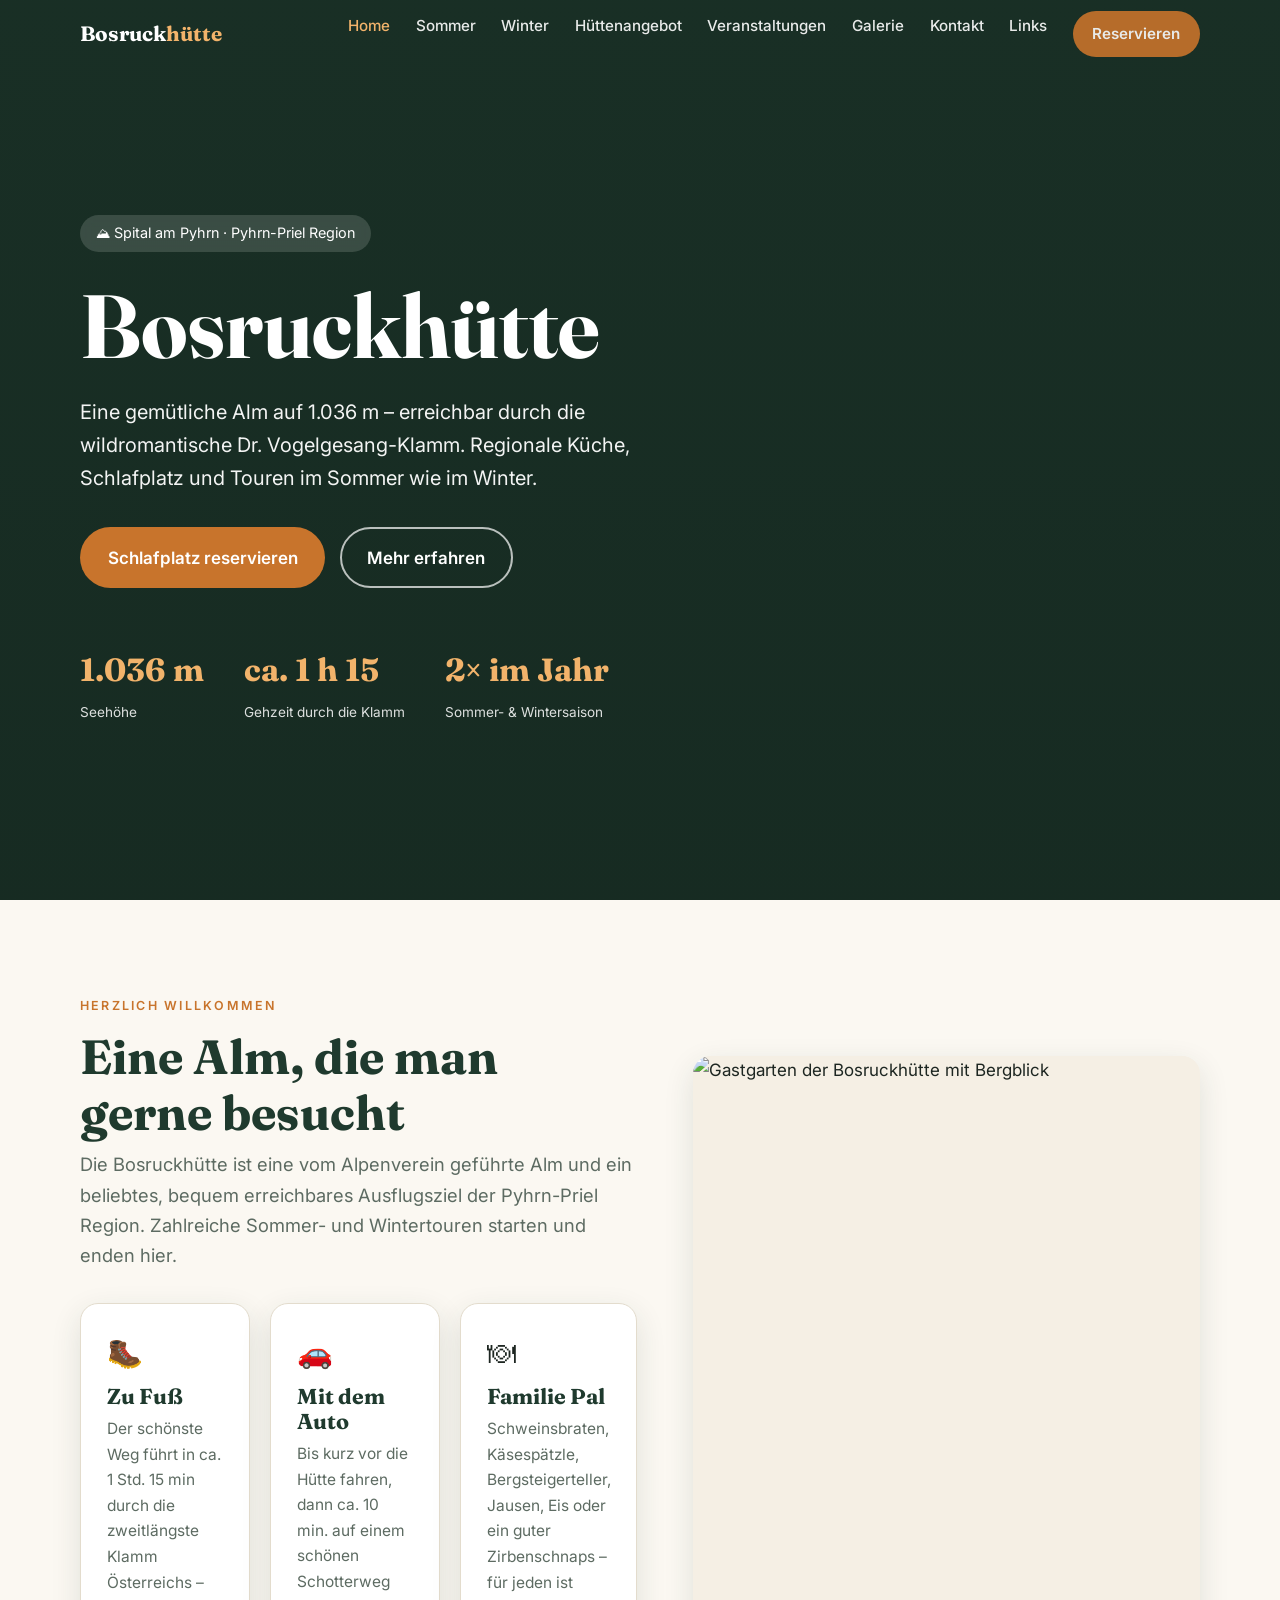
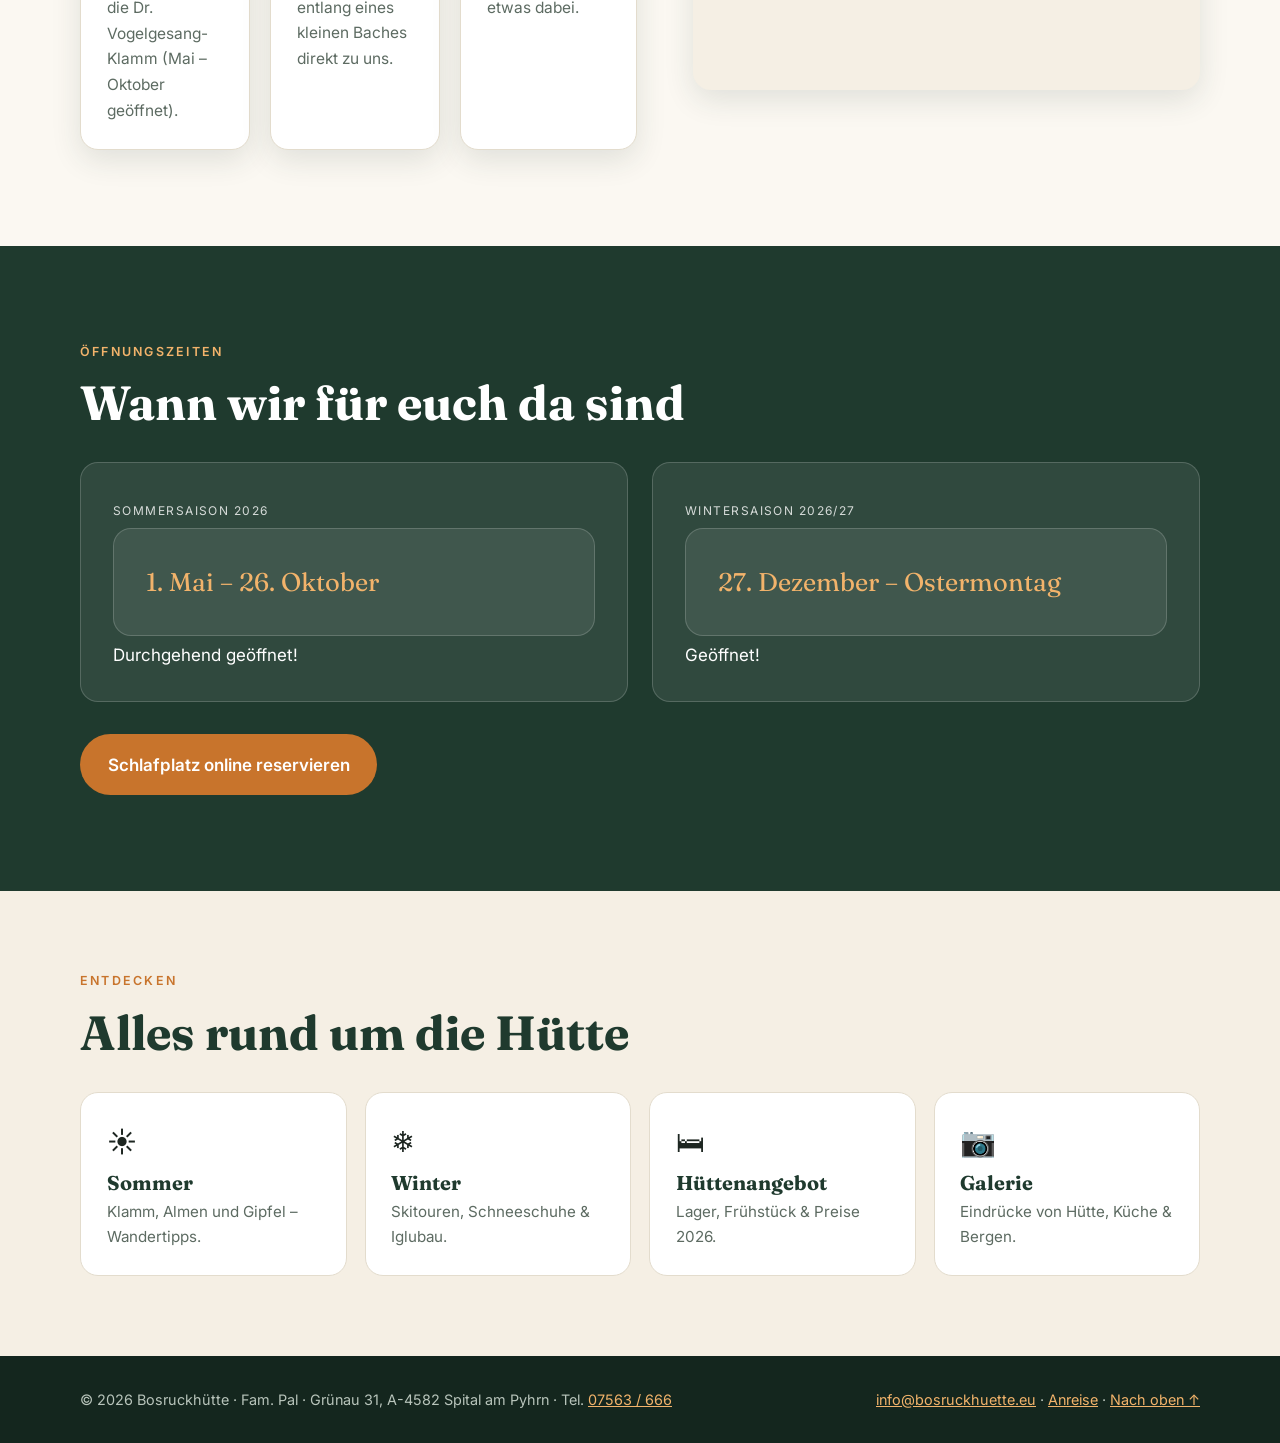
==== index.html @ ef679cf6 "Add files via upload" ====
<!doctype html>
<html lang="de"><head><meta charset="utf-8"><meta name="viewport" content="width=device-width, initial-scale=1">
<title>Bosruckhütte · Alpenvereinshütte in Spital am Pyhrn · 1.036 m</title><meta name="description" content="Die Bosruckhütte (1.036 m) in Spital am Pyhrn – Alpenvereinshütte mit regionaler Küche, Matratzenlager und Touren im Sommer und Winter.">
<meta property="og:title" content="Bosruckhütte · Alpenvereinshütte in Spital am Pyhrn · 1.036 m"><meta property="og:description" content="Die Bosruckhütte (1.036 m) in Spital am Pyhrn – Alpenvereinshütte mit regionaler Küche, Matratzenlager und Touren im Sommer und Winter.">
<meta property="og:image" content="https://bosruckhuette.eu/wp-content/uploads/2016/12/cropped-10874820_web-1.jpg">
<meta name="theme-color" content="#1f3a2e">
<link rel="preconnect" href="https://fonts.googleapis.com"><link rel="preconnect" href="https://fonts.gstatic.com" crossorigin>
<link href="https://fonts.googleapis.com/css2?family=Fraunces:opsz,wght@9..144,500;9..144,700&family=Inter:wght@400;500;600&display=swap" rel="stylesheet">
<link rel="stylesheet" href="style.css"></head>
<body>
<header id="top"><div class="wrap nav">
<a href="index.html" class="logo">Bosruck<span>hütte</span></a>
<button class="burger" aria-label="Menü" onclick="document.getElementById('menu').classList.toggle('open')">☰</button>
<nav><ul id="menu"><li><a href="index.html" class=cur>Home</a></li><li><a href="sommer.html">Sommer</a></li><li><a href="winter.html">Winter</a></li><li><a href="huettenangebot.html">Hüttenangebot</a></li><li><a href="veranstaltungen.html">Veranstaltungen</a></li><li><a href="galerie.html">Galerie</a></li><li><a href="kontakt.html">Kontakt</a></li><li><a href="links.html">Links</a></li><li><a href="https://www.alpsonline.org/reservation/calendar?hut_id=596&lang=de&header=yes" target="_blank" rel="noopener" class="btn btn-primary" style="padding:.5rem 1.1rem;color:#fff">Reservieren</a></li></ul></nav>
</div></header>
<main>
<section class="hero">
  <div class="wrap">
    <div class="badge">⛰ Spital am Pyhrn · Pyhrn-Priel Region</div>
    <h1>Bosruck&shy;hütte</h1>
    <p>Eine gemütliche Alm auf 1.036 m – erreichbar durch die wildromantische Dr. Vogelgesang-Klamm. Regionale Küche, Schlafplatz und Touren im Sommer wie im Winter.</p>
    <div class="cta">
      <a class="btn btn-primary" href="https://www.alpsonline.org/reservation/calendar?hut_id=596&lang=de&header=yes" target="_blank" rel="noopener">Schlafplatz reservieren</a>
      <a class="btn btn-ghost" href="#willkommen">Mehr erfahren</a>
    </div>
    <div class="stats">
      <div><b>1.036 m</b><span>Seehöhe</span></div>
      <div><b>ca. 1 h 15</b><span>Gehzeit durch die Klamm</span></div>
      <div><b>2× im Jahr</b><span>Sommer- &amp; Wintersaison</span></div>
    </div>
  </div>
</section><section id="willkommen">
  <div class="wrap grid2">
    <div class="reveal">
      <div class="eyebrow">Herzlich Willkommen</div>
      <h2>Eine Alm, die man gerne besucht</h2>
      <p class="lead">Die Bosruckhütte ist eine vom Alpenverein geführte Alm und ein beliebtes, bequem erreichbares Ausflugsziel der Pyhrn-Priel Region. Zahlreiche Sommer- und Wintertouren starten und enden hier.</p>
      <div class="cards3">
        <div class="card"><div class="ico">🥾</div><h3>Zu Fuß</h3><p>Der schönste Weg führt in ca. 1 Std. 15 min durch die zweitlängste Klamm Österreichs – die Dr. Vogelgesang-Klamm (Mai – Oktober geöffnet).</p></div>
        <div class="card"><div class="ico">🚗</div><h3>Mit dem Auto</h3><p>Bis kurz vor die Hütte fahren, dann ca. 10 min. auf einem schönen Schotterweg entlang eines kleinen Baches direkt zu uns.</p></div>
        <div class="card"><div class="ico">🍽</div><h3>Familie Pal</h3><p>Schweinsbraten, Käsespätzle, Bergsteigerteller, Jausen, Eis oder ein guter Zirbenschnaps – für jeden ist etwas dabei.</p></div>
      </div>
    </div>
    <div class="photo reveal"><img src="https://bosruckhuette.eu/wp-content/uploads/2020/03/Gastgartenblick-Bosruckh%C3%BCtte.jpg" data-fb="https://bosruckhuette.eu/wp-content/uploads/2020/03/Gastgartenblick-Bosruckh%C3%BCtte-225x300.jpg" alt="Gastgarten der Bosruckhütte mit Bergblick" loading="lazy"></div>
  </div>
</section><section class="hours">
  <div class="wrap">
    <div class="eyebrow">Öffnungszeiten</div>
    <h2>Wann wir für euch da sind</h2>
    <div class="season">
      <div class="reveal"><small>Sommersaison 2026</small><div class="when">1. Mai – 26. Oktober</div><p>Durchgehend geöffnet!</p></div>
      <div class="reveal"><small>Wintersaison 2026/27</small><div class="when">27. Dezember – Ostermontag</div><p>Geöffnet!</p></div>
    </div>
    <p style="margin-top:2rem"><a class="btn btn-primary" href="https://www.alpsonline.org/reservation/calendar?hut_id=596&lang=de&header=yes" target="_blank" rel="noopener">Schlafplatz online reservieren</a></p>
  </div>
</section><section style="padding:80px 0;background:var(--sand)"><div class="wrap"><div class="eyebrow">Entdecken</div><h2>Alles rund um die Hütte</h2>
<div class="teaser">
<a href="sommer.html"><div class="ico">☀</div><b>Sommer</b><p>Klamm, Almen und Gipfel – Wandertipps.</p></a>
<a href="winter.html"><div class="ico">❄</div><b>Winter</b><p>Skitouren, Schneeschuhe &amp; Iglubau.</p></a>
<a href="huettenangebot.html"><div class="ico">🛏</div><b>Hüttenangebot</b><p>Lager, Frühstück &amp; Preise 2026.</p></a>
<a href="galerie.html"><div class="ico">📷</div><b>Galerie</b><p>Eindrücke von Hütte, Küche &amp; Bergen.</p></a>
</div></div></section>
</main>
<footer><div class="wrap"><span>© <span id="yr"></span> Bosruckhütte · Fam. Pal · Grünau 31, A-4582 Spital am Pyhrn · Tel. <a href="tel:+437563666">07563 / 666</a></span>
<span><a href="mailto:info@bosruckhuette.eu">info@bosruckhuette.eu</a> · <a href="kontakt.html">Anreise</a> · <a href="#top">Nach oben ↑</a></span></div></footer>
<div class="lb" id="lb"><button aria-label="Schließen">×</button><img alt=""><p></p></div>
<script src="script.js"></script></body></html>
---- style.css ----
:root{
  --forest:#1f3a2e; --forest-2:#2d5241; --moss:#6b8f4e; --sand:#f5efe4; --paper:#fbf8f2;
  --wood:#8a5a36; --ink:#1d2621; --muted:#5d6b62; --line:#e3dccd; --accent:#c8742c;
  --radius:18px; --shadow:0 10px 30px rgba(31,58,46,.12);
}
*{box-sizing:border-box;margin:0}
html{scroll-behavior:smooth;scroll-padding-top:76px}
body{font-family:Inter,system-ui,sans-serif;color:var(--ink);background:var(--paper);line-height:1.65;font-size:17px}
img{max-width:100%;display:block}
a{color:inherit}
h1,h2,h3{font-family:Fraunces,Georgia,serif;line-height:1.15;color:var(--forest)}
h2{font-size:clamp(2rem,4vw,3rem);margin-bottom:.6rem}
h3{font-size:1.35rem;margin-bottom:.4rem}
.wrap{width:min(1120px,100% - 40px);margin-inline:auto}
section{padding:96px 0}
.eyebrow{font-size:.78rem;letter-spacing:.18em;text-transform:uppercase;color:var(--accent);font-weight:600;margin-bottom:.8rem}
.lead{font-size:1.15rem;color:var(--muted);max-width:60ch}
.btn{display:inline-block;padding:.9rem 1.6rem;border-radius:999px;font-weight:600;text-decoration:none;transition:.2s;border:2px solid transparent}
.btn-primary{background:var(--accent);color:#fff}
.btn-primary:hover{background:#b0621f;transform:translateY(-2px)}
.btn-ghost{border-color:rgba(255,255,255,.7);color:#fff}
.btn-ghost:hover{background:#fff;color:var(--forest)}
.btn-dark{background:var(--forest);color:#fff}
.btn-dark:hover{background:var(--forest-2)}

/* Nav */
header{position:fixed;inset:0 0 auto;z-index:50;transition:.3s}
header.solid{background:rgba(31,58,46,.96);backdrop-filter:blur(8px);box-shadow:0 2px 20px rgba(0,0,0,.2)}
.nav{display:flex;align-items:center;justify-content:space-between;height:68px}
.logo{font-family:Fraunces,serif;font-weight:700;font-size:1.3rem;color:#fff;text-decoration:none}
.logo span{color:#f2b36b}
nav ul{display:flex;gap:1.6rem;list-style:none;padding:0}
nav a{color:#fff;text-decoration:none;font-size:.95rem;font-weight:500;opacity:.9}
nav a:hover{opacity:1;color:#f2b36b}
.burger{display:none;background:none;border:0;color:#fff;font-size:1.8rem;cursor:pointer}

/* Hero */
.hero{min-height:100svh;display:flex;align-items:center;color:#fff;position:relative;
  background:linear-gradient(180deg,rgba(20,38,30,.55),rgba(20,38,30,.75)),url('https://bosruckhuette.eu/wp-content/uploads/2016/12/cropped-10874820_web-1.jpg') center/cover,var(--forest);padding:120px 0 80px}
.hero h1{color:#fff;font-size:clamp(2.8rem,8vw,5.6rem);max-width:12ch}
.hero p{font-size:1.25rem;max-width:46ch;margin:1.2rem 0 2rem;opacity:.95}
.hero .cta{display:flex;gap:.9rem;flex-wrap:wrap}
.badge{display:inline-flex;gap:.5rem;align-items:center;background:rgba(255,255,255,.15);backdrop-filter:blur(6px);padding:.4rem 1rem;border-radius:999px;font-size:.9rem;margin-bottom:1.4rem}
.stats{display:flex;gap:2.5rem;margin-top:3.5rem;flex-wrap:wrap}
.stats b{display:block;font-family:Fraunces,serif;font-size:2rem;color:#f2b36b}
.stats span{font-size:.85rem;opacity:.85}

/* Welcome */
.grid2{display:grid;grid-template-columns:1.1fr 1fr;gap:56px;align-items:center}
.cards3{display:grid;grid-template-columns:repeat(3,1fr);gap:20px;margin-top:2rem}
.card{background:#fff;border:1px solid var(--line);border-radius:var(--radius);padding:1.6rem;box-shadow:var(--shadow)}
.card .ico{font-size:1.8rem;margin-bottom:.5rem}
.card p{color:var(--muted);font-size:.97rem}
.photo{border-radius:var(--radius);overflow:hidden;box-shadow:var(--shadow);aspect-ratio:4/5;background:var(--sand)}
.photo img{width:100%;height:100%;object-fit:cover}

/* Hours */
.hours{background:var(--forest);color:#fff}
.hours h2,.hours h3{color:#fff}
.hours .eyebrow{color:#f2b36b}
.season{display:grid;grid-template-columns:1fr 1fr;gap:24px;margin-top:2rem}
.season div{background:rgba(255,255,255,.08);border:1px solid rgba(255,255,255,.18);border-radius:var(--radius);padding:2rem}
.season .when{font-family:Fraunces,serif;font-size:1.6rem;color:#f2b36b;margin:.3rem 0}
.season small{opacity:.8;letter-spacing:.12em;text-transform:uppercase;font-size:.75rem}

/* Tours */
.tabs{display:flex;gap:.6rem;margin:1.6rem 0}
.tab{padding:.6rem 1.4rem;border-radius:999px;border:2px solid var(--forest);background:none;font:600 .95rem Inter;color:var(--forest);cursor:pointer}
.tab.active{background:var(--forest);color:#fff}
.panel{display:none}.panel.active{display:grid;grid-template-columns:repeat(2,1fr);gap:20px}
.tour{background:#fff;border:1px solid var(--line);border-radius:var(--radius);padding:1.6rem;display:flex;flex-direction:column;gap:.4rem}
.tour .meta{font-size:.82rem;font-weight:600;color:var(--moss);text-transform:uppercase;letter-spacing:.08em}
.tour p{color:var(--muted);font-size:.97rem}
.tour a{margin-top:auto;padding-top:.6rem;color:var(--accent);font-weight:600;text-decoration:none;font-size:.95rem}
.tour a:hover{text-decoration:underline}
.pill{display:inline-block;padding:.15rem .7rem;border-radius:999px;font-size:.78rem;font-weight:600;background:var(--sand);color:var(--wood)}
.pill.hard{background:#f6dcd2;color:#9a3b1a}
.pill.mid{background:#fbeccb;color:#8a6410}
.pill.easy{background:#dfecd3;color:#3f6a24}
.maps{display:grid;grid-template-columns:repeat(3,1fr);gap:14px;margin-top:2rem}
.maps img{border-radius:12px;border:1px solid var(--line);cursor:zoom-in;aspect-ratio:4/3;object-fit:cover;width:100%;background:var(--sand)}

/* Offer */
.offer{background:var(--sand)}
.price{background:#fff;border-radius:var(--radius);box-shadow:var(--shadow);overflow:hidden}
.price table{width:100%;border-collapse:collapse}
.price th,.price td{padding:.9rem 1.4rem;text-align:left;border-bottom:1px solid var(--line)}
.price th{background:var(--forest);color:#fff;font-weight:600;font-size:.88rem;letter-spacing:.06em;text-transform:uppercase}
.price td:not(:first-child),.price th:not(:first-child){text-align:right}
.price tr:last-child td{border-bottom:0}
.price .free{color:var(--moss);font-weight:600}
.note{font-size:.9rem;color:var(--muted);margin-top:1rem}
.list{list-style:none;padding:0;margin:1rem 0}
.list li{padding:.5rem 0 .5rem 1.8rem;position:relative;border-bottom:1px dashed var(--line)}
.list li::before{content:"✦";position:absolute;left:0;color:var(--accent)}

/* Events */
.events{display:grid;grid-template-columns:1fr 1fr;gap:24px;margin-top:2rem}
.ev{background:#fff;border:1px solid var(--line);border-radius:var(--radius);padding:2rem}
.ev ul{list-style:none;padding:0}
.ev li{padding:.7rem 0;border-bottom:1px solid var(--line)}
.ev li:last-child{border:0}
.ev b{color:var(--forest)}

/* Gallery */
.gallery{columns:4 220px;column-gap:14px;margin-top:2rem}
.gallery figure{break-inside:avoid;margin-bottom:14px;position:relative;border-radius:14px;overflow:hidden;cursor:zoom-in;background:var(--sand)}
.gallery img{width:100%;transition:.4s}
.gallery figure:hover img{transform:scale(1.05)}
.gallery figcaption{position:absolute;inset:auto 0 0;padding:1.6rem .8rem .6rem;color:#fff;font-size:.85rem;background:linear-gradient(transparent,rgba(0,0,0,.7));opacity:0;transition:.3s}
.gallery figure:hover figcaption{opacity:1}
.lb{position:fixed;inset:0;background:rgba(10,18,14,.94);z-index:100;display:none;align-items:center;justify-content:center;flex-direction:column;padding:20px}
.lb.open{display:flex}
.lb img{max-height:82vh;max-width:94vw;border-radius:8px}
.lb p{color:#fff;margin-top:.8rem}
.lb button{position:absolute;top:18px;right:24px;background:none;border:0;color:#fff;font-size:2.4rem;cursor:pointer}

/* Contact */
.contact{background:var(--forest);color:#fff}
.contact h2,.contact h3{color:#fff}
.contact .eyebrow{color:#f2b36b}
.contact .grid2{align-items:start}
.info p{margin:.4rem 0}
.info a{color:#f2b36b}
.route{background:rgba(255,255,255,.08);border-radius:var(--radius);padding:1.4rem;margin-top:1.4rem;font-size:.95rem}
.route li{margin:.5rem 0 .5rem 1.2rem}
.warn{margin-top:1rem;padding:1rem 1.2rem;background:rgba(242,179,107,.15);border-left:4px solid #f2b36b;border-radius:8px;font-size:.95rem}
.map{border-radius:var(--radius);overflow:hidden;min-height:420px;box-shadow:0 10px 30px rgba(0,0,0,.3)}
.map iframe{width:100%;height:100%;min-height:420px;border:0}

/* Links */
.links{display:grid;grid-template-columns:repeat(3,1fr);gap:14px;margin-top:2rem}
.links a{background:#fff;border:1px solid var(--line);border-radius:14px;padding:1.1rem 1.3rem;text-decoration:none;font-weight:500;transition:.2s;display:flex;justify-content:space-between;gap:1rem}
.links a:hover{border-color:var(--accent);transform:translateY(-3px);box-shadow:var(--shadow)}
.links a::after{content:"↗";color:var(--accent)}
.links small{display:block;font-weight:400;color:var(--muted);font-size:.82rem}

footer{background:#14261e;color:#b8c4bb;padding:32px 0;font-size:.9rem}
footer .wrap{display:flex;justify-content:space-between;flex-wrap:wrap;gap:1rem}
footer a{color:#f2b36b}

.reveal{opacity:0;transform:translateY(24px);transition:.7s}
.reveal.in{opacity:1;transform:none}

@media(max-width:900px){
  section{padding:68px 0}
  .grid2,.season,.events,.panel.active{grid-template-columns:1fr}
  .cards3,.links,.maps{grid-template-columns:1fr}
  .photo{aspect-ratio:16/10}
  .burger{display:block}
  nav ul{position:absolute;top:68px;left:0;right:0;background:var(--forest);flex-direction:column;padding:1rem 24px 1.6rem;gap:1rem;display:none}
  nav ul.open{display:flex}
}
@media (prefers-reduced-motion:reduce){html{scroll-behavior:auto}.reveal{transition:none;opacity:1;transform:none}}

/* Unterseiten */
.page-hero{padding:150px 0 70px;color:#fff;background:linear-gradient(180deg,rgba(20,38,30,.6),rgba(20,38,30,.85)),url('https://bosruckhuette.eu/wp-content/uploads/2016/12/cropped-10874820_web-1.jpg') center/cover,var(--forest)}
.page-hero h1{color:#fff;font-size:clamp(2.4rem,6vw,4rem)}
.page-hero p{opacity:.9;max-width:55ch;margin-top:.8rem;font-size:1.15rem}
.page-hero .eyebrow{color:#f2b36b}
nav a.cur{color:#f2b36b;opacity:1}
.stack>*+*{margin-top:20px}
.teaser{display:grid;grid-template-columns:repeat(4,1fr);gap:18px;margin-top:2rem}
.teaser a{text-decoration:none;background:#fff;border:1px solid var(--line);border-radius:var(--radius);padding:1.6rem;transition:.2s;display:block}
.teaser a:hover{transform:translateY(-4px);box-shadow:var(--shadow);border-color:var(--accent)}
.teaser .ico{font-size:1.8rem}
.teaser p{color:var(--muted);font-size:.95rem}
.teaser b{font-family:Fraunces,serif;font-size:1.25rem;color:var(--forest)}
@media(max-width:900px){.teaser{grid-template-columns:1fr 1fr}.page-hero{padding:120px 0 50px}}
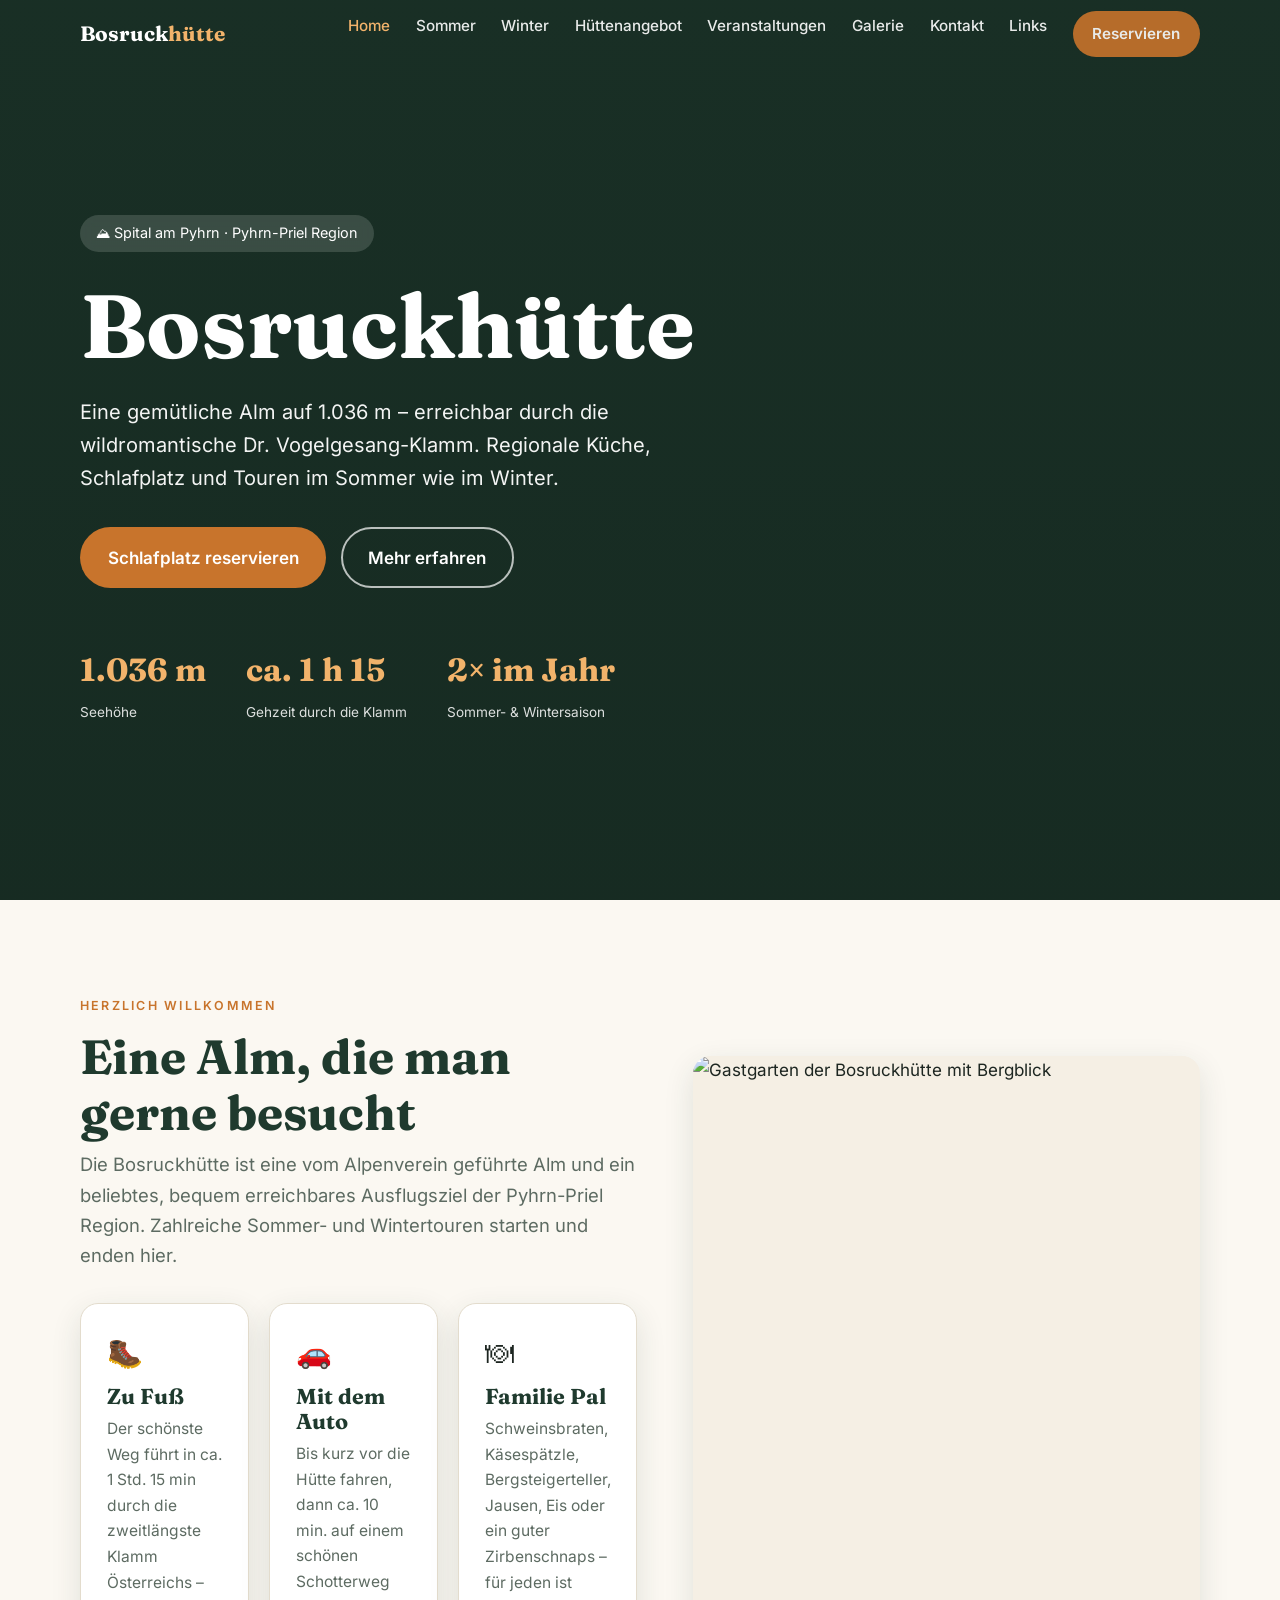
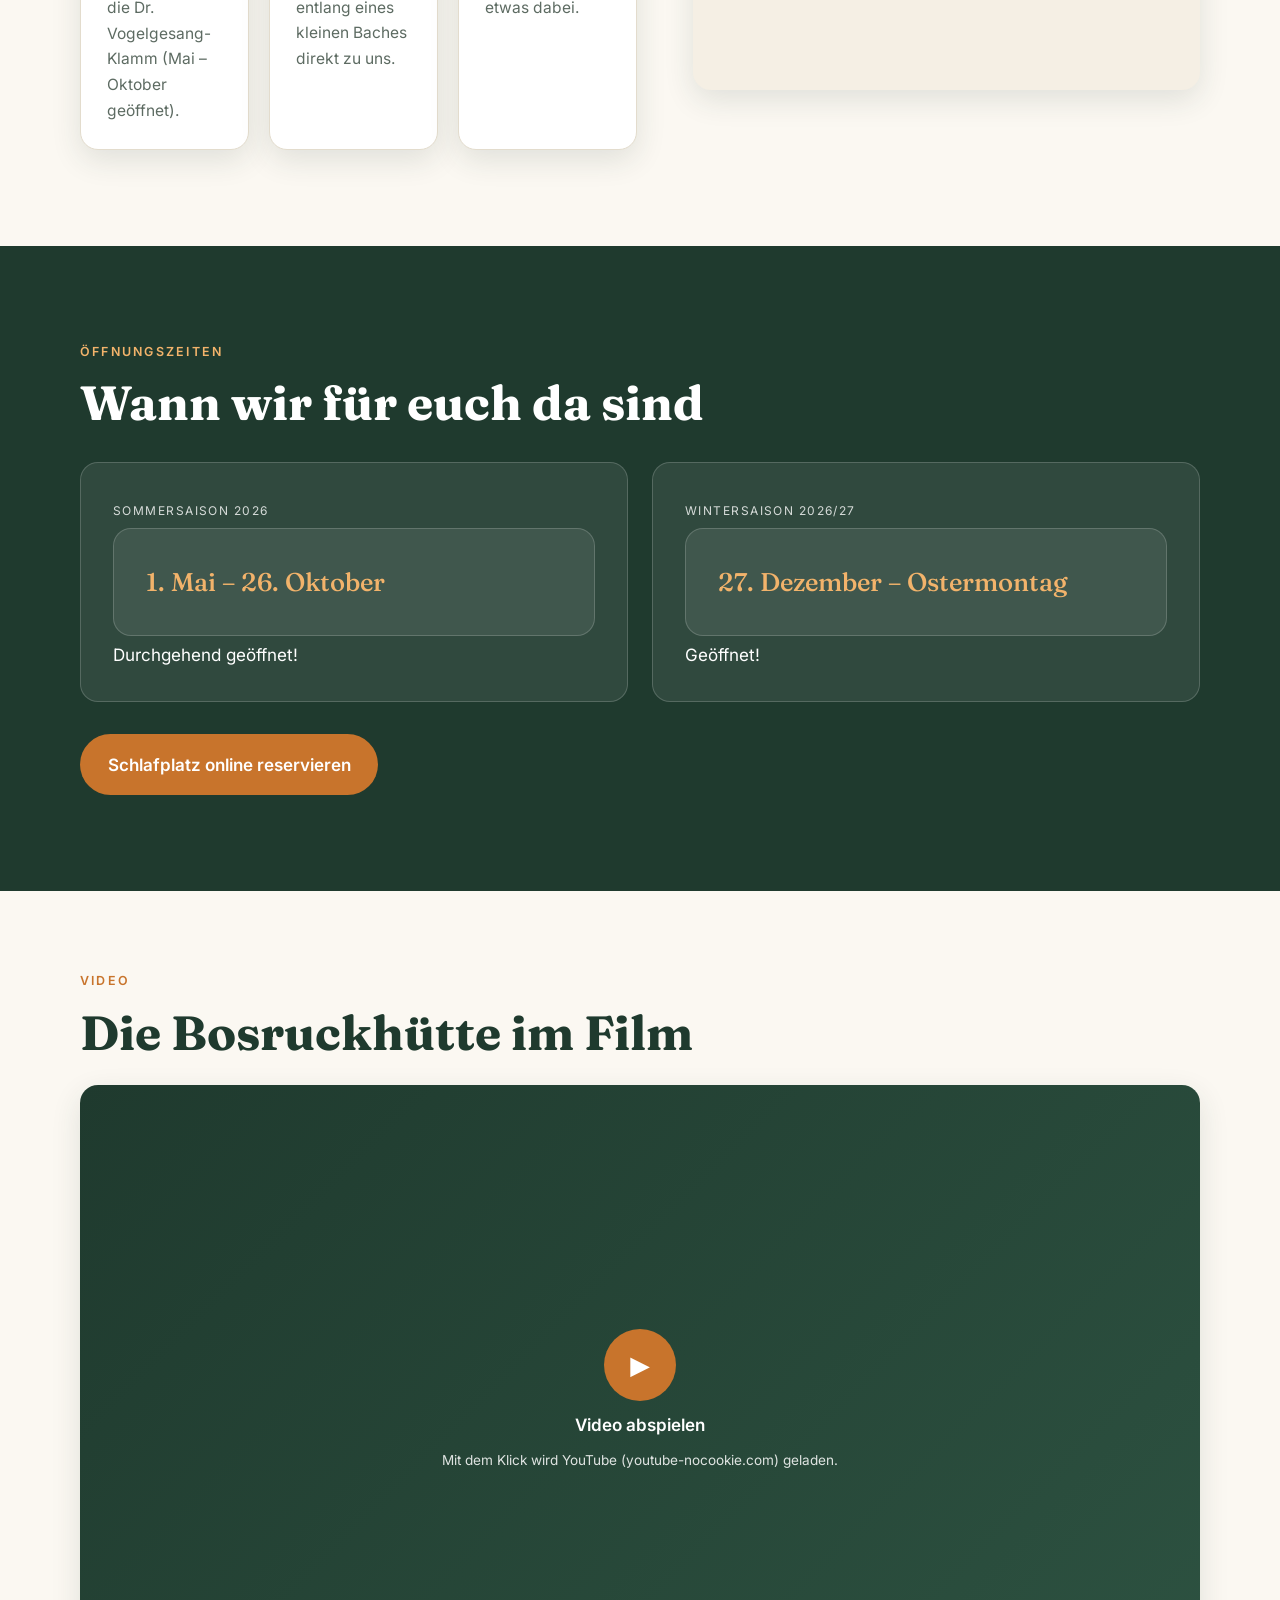
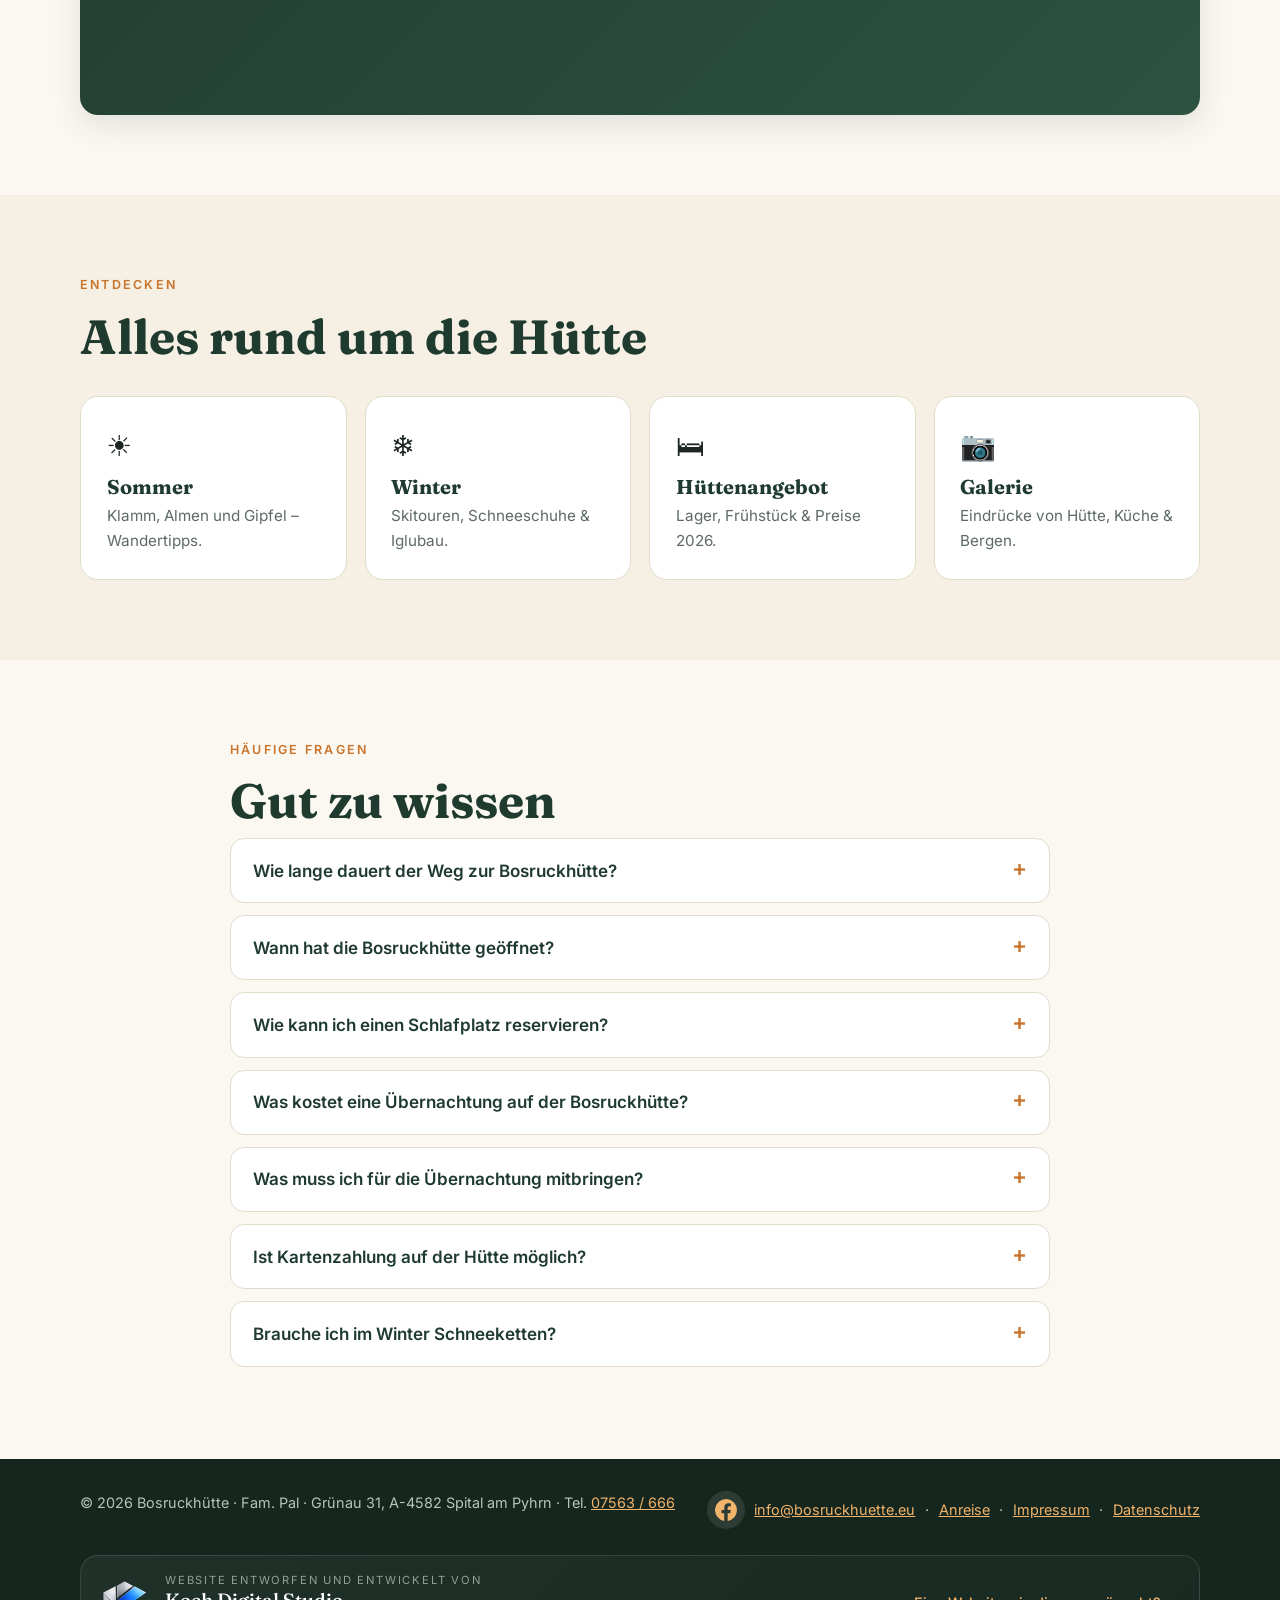
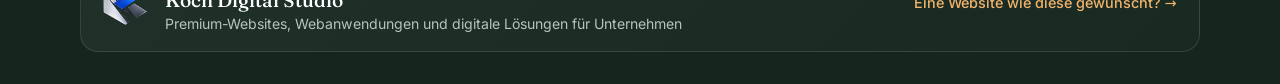
==== commit cc5b2235: "Add files via upload" ====
--- a/index.html
+++ b/index.html
@@ -1,23 +1,30 @@
 <!doctype html>
-<html lang="de"><head><meta charset="utf-8"><meta name="viewport" content="width=device-width, initial-scale=1">
-<title>Bosruckhütte · Alpenvereinshütte in Spital am Pyhrn · 1.036 m</title><meta name="description" content="Die Bosruckhütte (1.036 m) in Spital am Pyhrn – Alpenvereinshütte mit regionaler Küche, Matratzenlager und Touren im Sommer und Winter.">
-<meta property="og:title" content="Bosruckhütte · Alpenvereinshütte in Spital am Pyhrn · 1.036 m"><meta property="og:description" content="Die Bosruckhütte (1.036 m) in Spital am Pyhrn – Alpenvereinshütte mit regionaler Küche, Matratzenlager und Touren im Sommer und Winter.">
-<meta property="og:image" content="https://bosruckhuette.eu/wp-content/uploads/2016/12/cropped-10874820_web-1.jpg">
+<html lang="de-AT"><head><meta charset="utf-8"><meta name="viewport" content="width=device-width, initial-scale=1">
+<title>Bosruckhütte Spital am Pyhrn – Alpenvereinshütte auf 1.036 m</title><meta name="description" content="Bosruckhütte in Spital am Pyhrn: Alm auf 1.036 m mit Hausmannskost, Matratzenlager und Touren. Weg durch die Dr. Vogelgesang-Klamm. Schlafplatz reservieren.">
+<meta name="robots" content="index,follow,max-image-preview:large,max-snippet:-1"><link rel="canonical" href="https://bosruckhuette.eu/">
+<meta name="author" content="Familie Pal, Bosruckhütte"><meta name="geo.region" content="AT-4"><meta name="geo.placename" content="Spital am Pyhrn"><meta name="geo.position" content="47.63937;14.36428"><meta name="ICBM" content="47.63937, 14.36428">
+<meta property="og:type" content="website"><meta property="og:locale" content="de_AT"><meta property="og:site_name" content="Bosruckhütte"><meta property="og:url" content="https://bosruckhuette.eu/">
+<meta property="og:title" content="Bosruckhütte Spital am Pyhrn – Alpenvereinshütte auf 1.036 m"><meta property="og:description" content="Bosruckhütte in Spital am Pyhrn: Alm auf 1.036 m mit Hausmannskost, Matratzenlager und Touren. Weg durch die Dr. Vogelgesang-Klamm. Schlafplatz reservieren."><meta property="og:image" content="https://bosruckhuette.eu/wp-content/uploads/2016/12/cropped-10874820_web-1.jpg"><meta property="og:image:alt" content="Bosruckhütte in Spital am Pyhrn">
+<meta name="twitter:card" content="summary_large_image"><meta name="twitter:title" content="Bosruckhütte Spital am Pyhrn – Alpenvereinshütte auf 1.036 m"><meta name="twitter:description" content="Bosruckhütte in Spital am Pyhrn: Alm auf 1.036 m mit Hausmannskost, Matratzenlager und Touren. Weg durch die Dr. Vogelgesang-Klamm. Schlafplatz reservieren."><meta name="twitter:image" content="https://bosruckhuette.eu/wp-content/uploads/2016/12/cropped-10874820_web-1.jpg">
 <meta name="theme-color" content="#1f3a2e">
-<link rel="preconnect" href="https://fonts.googleapis.com"><link rel="preconnect" href="https://fonts.gstatic.com" crossorigin>
-<link href="https://fonts.googleapis.com/css2?family=Fraunces:opsz,wght@9..144,500;9..144,700&family=Inter:wght@400;500;600&display=swap" rel="stylesheet">
-<link rel="stylesheet" href="style.css"></head>
+<link rel="icon" href="favicon.svg" type="image/svg+xml"><link rel="manifest" href="site.webmanifest">
+<link rel="preload" href="fonts/fraunces-latin-700-normal.woff2" as="font" type="font/woff2" crossorigin>
+<link rel="preload" href="fonts/inter-latin-400-normal.woff2" as="font" type="font/woff2" crossorigin>
+<link rel="stylesheet" href="style.css">
+<script type="application/ld+json">{"@context": "https://schema.org", "@type": "WebSite", "@id": "https://bosruckhuette.eu/#website", "url": "https://bosruckhuette.eu/", "name": "Bosruckhütte", "inLanguage": "de-AT", "publisher": {"@id": "https://bosruckhuette.eu/#huette"}}</script><script type="application/ld+json">{"@context": "https://schema.org", "@type": ["Hostel", "Restaurant"], "@id": "https://bosruckhuette.eu/#huette", "name": "Bosruckhütte", "url": "https://bosruckhuette.eu/", "description": "Vom Alpenverein geführte Alm auf 1.036 m Seehöhe in Spital am Pyhrn. Regionale Hausmannskost, Matratzenlager und Ausgangspunkt für Wander-, Ski- und Schneeschuhtouren. Sommersaison: 1. Mai bis 26. Oktober, Wintersaison: 27. Dezember bis Ostermontag.", "image": ["https://bosruckhuette.eu/wp-content/uploads/2016/12/cropped-10874820_web-1.jpg"], "telephone": "+43 7563 666", "email": "info@bosruckhuette.eu", "priceRange": "€15 – €27 pro Nacht", "address": {"@type": "PostalAddress", "streetAddress": "Grünau 31", "postalCode": "4582", "addressLocality": "Spital am Pyhrn", "addressRegion": "Oberösterreich", "addressCountry": "AT"}, "geo": {"@type": "GeoCoordinates", "latitude": 47.63937, "longitude": 14.36428}, "servesCuisine": ["Österreichisch", "Hausmannskost"], "acceptsReservations": true, "paymentAccepted": "Bargeld, Kartenzahlung", "currenciesAccepted": "EUR", "smokingAllowed": false, "containedInPlace": {"@type": "Place", "name": "Pyhrn-Priel Region"}, "sameAs": ["http://www.alpenverein.at/spital-am-pyhrn/", "https://www.urlaubsregion-pyhrn-priel.at/oesterreich-gastronomie/detail/430000381/ochsenwaldhuette.html"]}</script><script type="application/ld+json">{"@context": "https://schema.org", "@type": "FAQPage", "mainEntity": [{"@type": "Question", "name": "Wie lange dauert der Weg zur Bosruckhütte?", "acceptedAnswer": {"@type": "Answer", "text": "Der schönste Weg führt in ca. 1 Std. 15 min. durch die Dr. Vogelgesang-Klamm (Mai bis Oktober geöffnet). Mit dem Auto fährst du bis kurz vor die Hütte und gehst ab dem Parkplatz noch ca. 10 min. zu Fuß auf einem Schotterweg entlang eines kleinen Baches."}}, {"@type": "Question", "name": "Wann hat die Bosruckhütte geöffnet?", "acceptedAnswer": {"@type": "Answer", "text": "Sommersaison 2026: 1. Mai bis 26. Oktober, durchgehend geöffnet. Wintersaison 2026/27: 27. Dezember bis Ostermontag."}}, {"@type": "Question", "name": "Wie kann ich einen Schlafplatz reservieren?", "acceptedAnswer": {"@type": "Answer", "text": "Online über Alpsonline oder telefonisch unter 07563 666 bzw. per E-Mail an info@bosruckhuette.eu."}}, {"@type": "Question", "name": "Was kostet eine Übernachtung auf der Bosruckhütte?", "acceptedAnswer": {"@type": "Answer", "text": "Erwachsene (über 25 Jahre) zahlen 15 € als Mitglied bzw. 27 € als Nichtmitglied, Kinder bis 6 Jahre übernachten kostenlos. Dazu kommt die Tourismusabgabe von 3,00 € pro Person und Nacht. Frühstück kostet 16,00 € für Erwachsene."}}, {"@type": "Question", "name": "Was muss ich für die Übernachtung mitbringen?", "acceptedAnswer": {"@type": "Answer", "text": "Hüttenschlafsack, Bettüberzug und Handtuch bitte selbst mitbringen."}}, {"@type": "Question", "name": "Ist Kartenzahlung auf der Hütte möglich?", "acceptedAnswer": {"@type": "Answer", "text": "Ja, ab sofort ist auch Kartenzahlung möglich."}}, {"@type": "Question", "name": "Brauche ich im Winter Schneeketten?", "acceptedAnswer": {"@type": "Answer", "text": "Im Winter empfiehlt es sich, Schneeketten mitzuführen und bei Bedarf aufzulegen. Die Straße zur Hütte ist oft schneebedeckt."}}]}</script>
+</head>
 <body>
+<a class="skip" href="#main">Zum Inhalt springen</a>
 <header id="top"><div class="wrap nav">
-<a href="index.html" class="logo">Bosruck<span>hütte</span></a>
-<button class="burger" aria-label="Menü" onclick="document.getElementById('menu').classList.toggle('open')">☰</button>
-<nav><ul id="menu"><li><a href="index.html" class=cur>Home</a></li><li><a href="sommer.html">Sommer</a></li><li><a href="winter.html">Winter</a></li><li><a href="huettenangebot.html">Hüttenangebot</a></li><li><a href="veranstaltungen.html">Veranstaltungen</a></li><li><a href="galerie.html">Galerie</a></li><li><a href="kontakt.html">Kontakt</a></li><li><a href="links.html">Links</a></li><li><a href="https://www.alpsonline.org/reservation/calendar?hut_id=596&lang=de&header=yes" target="_blank" rel="noopener" class="btn btn-primary" style="padding:.5rem 1.1rem;color:#fff">Reservieren</a></li></ul></nav>
+<a href="index.html" class="logo" aria-label="Bosruckhütte – Startseite">Bosruck<span>hütte</span></a>
+<button class="burger" aria-label="Menü öffnen" aria-expanded="false" onclick="var m=document.getElementById('menu');m.classList.toggle('open');this.setAttribute('aria-expanded',m.classList.contains('open'))">☰</button>
+<nav aria-label="Hauptnavigation"><ul id="menu"><li><a href="index.html" class=cur aria-current=page>Home</a></li><li><a href="sommer.html">Sommer</a></li><li><a href="winter.html">Winter</a></li><li><a href="huettenangebot.html">Hüttenangebot</a></li><li><a href="veranstaltungen.html">Veranstaltungen</a></li><li><a href="galerie.html">Galerie</a></li><li><a href="kontakt.html">Kontakt</a></li><li><a href="links.html">Links</a></li><li><a href="https://www.alpsonline.org/reservation/calendar?hut_id=596&lang=de&header=yes" target="_blank" rel="noopener" class="btn btn-primary" style="padding:.5rem 1.1rem;color:#fff">Reservieren</a></li></ul></nav>
 </div></header>
-<main>
+<main id="main">
 <section class="hero">
   <div class="wrap">
     <div class="badge">⛰ Spital am Pyhrn · Pyhrn-Priel Region</div>
-    <h1>Bosruck&shy;hütte</h1>
+    <h1>Bosruckhütte</h1>
     <p>Eine gemütliche Alm auf 1.036 m – erreichbar durch die wildromantische Dr. Vogelgesang-Klamm. Regionale Küche, Schlafplatz und Touren im Sommer wie im Winter.</p>
     <div class="cta">
       <a class="btn btn-primary" href="https://www.alpsonline.org/reservation/calendar?hut_id=596&lang=de&header=yes" target="_blank" rel="noopener">Schlafplatz reservieren</a>
@@ -53,15 +60,16 @@
     </div>
     <p style="margin-top:2rem"><a class="btn btn-primary" href="https://www.alpsonline.org/reservation/calendar?hut_id=596&lang=de&header=yes" target="_blank" rel="noopener">Schlafplatz online reservieren</a></p>
   </div>
-</section><section style="padding:80px 0;background:var(--sand)"><div class="wrap"><div class="eyebrow">Entdecken</div><h2>Alles rund um die Hütte</h2>
+</section><section style="padding:80px 0"><div class="wrap"><div class="eyebrow">Video</div><h2>Die Bosruckhütte im Film</h2>
+<div class="video" data-yt="OGG0Cjrvf8g"><button type="button" aria-label="Video abspielen"><span class="play">▶</span><span>Video abspielen</span><small>Mit dem Klick wird YouTube (youtube-nocookie.com) geladen.</small></button></div></div></section><section style="padding:80px 0;background:var(--sand)"><div class="wrap"><div class="eyebrow">Entdecken</div><h2>Alles rund um die Hütte</h2>
 <div class="teaser">
 <a href="sommer.html"><div class="ico">☀</div><b>Sommer</b><p>Klamm, Almen und Gipfel – Wandertipps.</p></a>
 <a href="winter.html"><div class="ico">❄</div><b>Winter</b><p>Skitouren, Schneeschuhe &amp; Iglubau.</p></a>
 <a href="huettenangebot.html"><div class="ico">🛏</div><b>Hüttenangebot</b><p>Lager, Frühstück &amp; Preise 2026.</p></a>
 <a href="galerie.html"><div class="ico">📷</div><b>Galerie</b><p>Eindrücke von Hütte, Küche &amp; Bergen.</p></a>
-</div></div></section>
+</div></div></section><section style="padding:80px 0"><div class="wrap narrow"><div class="eyebrow">Häufige Fragen</div><h2>Gut zu wissen</h2><div class="faq"><details><summary>Wie lange dauert der Weg zur Bosruckhütte?</summary><p>Der schönste Weg führt in ca. 1 Std. 15 min. durch die Dr. Vogelgesang-Klamm (Mai bis Oktober geöffnet). Mit dem Auto fährst du bis kurz vor die Hütte und gehst ab dem Parkplatz noch ca. 10 min. zu Fuß auf einem Schotterweg entlang eines kleinen Baches.</p></details><details><summary>Wann hat die Bosruckhütte geöffnet?</summary><p>Sommersaison 2026: 1. Mai bis 26. Oktober, durchgehend geöffnet. Wintersaison 2026/27: 27. Dezember bis Ostermontag.</p></details><details><summary>Wie kann ich einen Schlafplatz reservieren?</summary><p>Online über Alpsonline oder telefonisch unter 07563 666 bzw. per E-Mail an info@bosruckhuette.eu.</p></details><details><summary>Was kostet eine Übernachtung auf der Bosruckhütte?</summary><p>Erwachsene (über 25 Jahre) zahlen 15 € als Mitglied bzw. 27 € als Nichtmitglied, Kinder bis 6 Jahre übernachten kostenlos. Dazu kommt die Tourismusabgabe von 3,00 € pro Person und Nacht. Frühstück kostet 16,00 € für Erwachsene.</p></details><details><summary>Was muss ich für die Übernachtung mitbringen?</summary><p>Hüttenschlafsack, Bettüberzug und Handtuch bitte selbst mitbringen.</p></details><details><summary>Ist Kartenzahlung auf der Hütte möglich?</summary><p>Ja, ab sofort ist auch Kartenzahlung möglich.</p></details><details><summary>Brauche ich im Winter Schneeketten?</summary><p>Im Winter empfiehlt es sich, Schneeketten mitzuführen und bei Bedarf aufzulegen. Die Straße zur Hütte ist oft schneebedeckt.</p></details></div></div></section>
 </main>
 <footer><div class="wrap"><span>© <span id="yr"></span> Bosruckhütte · Fam. Pal · Grünau 31, A-4582 Spital am Pyhrn · Tel. <a href="tel:+437563666">07563 / 666</a></span>
-<span><a href="mailto:info@bosruckhuette.eu">info@bosruckhuette.eu</a> · <a href="kontakt.html">Anreise</a> · <a href="#top">Nach oben ↑</a></span></div></footer>
-<div class="lb" id="lb"><button aria-label="Schließen">×</button><img alt=""><p></p></div>
-<script src="script.js"></script></body></html>+<span class="fl"><a class="soc" href="https://www.facebook.com/search/top?q=Bosruckh%C3%BCtte%20Spital%20am%20Pyhrn" target="_blank" rel="noopener me" aria-label="Bosruckhütte auf Facebook" title="Facebook"><svg viewBox="0 0 24 24" width="22" height="22" fill="currentColor" aria-hidden="true"><path d="M24 12a12 12 0 1 0-13.9 11.9v-8.4H7.1V12h3V9.4c0-3 1.8-4.7 4.5-4.7 1.3 0 2.7.2 2.7.2v3h-1.5c-1.5 0-2 .9-2 1.9V12h3.4l-.5 3.5h-2.9v8.4A12 12 0 0 0 24 12z"/></svg></a><a href="mailto:info@bosruckhuette.eu">info@bosruckhuette.eu</a> · <a href="kontakt.html">Anreise</a> · <a href="impressum.html">Impressum</a> · <a href="datenschutz.html">Datenschutz</a></span></div><div class="wrap cw"><div class="credit"><img src="img/koch-digital-studio.png" width="44" height="44" alt="Logo Koch Digital Studio" loading="lazy"><div class="ctext"><small>Website entworfen und entwickelt von</small><b>Koch Digital Studio</b><span>Premium-Websites, Webanwendungen und digitale Lösungen für Unternehmen</span></div><a class="clink" href="https://kochdigital.studio" target="_blank" rel="noopener">Eine Website wie diese gewünscht? <span aria-hidden="true">→</span></a></div></div></footer>
+<div class="lb" id="lb" role="dialog" aria-modal="true" aria-label="Bildansicht"><button aria-label="Schließen">×</button><img alt=""><p></p></div>
+<script src="script.js" defer></script></body></html>
--- a/style.css
+++ b/style.css
@@ -168,3 +168,44 @@
 .teaser p{color:var(--muted);font-size:.95rem}
 .teaser b{font-family:Fraunces,serif;font-size:1.25rem;color:var(--forest)}
 @media(max-width:900px){.teaser{grid-template-columns:1fr 1fr}.page-hero{padding:120px 0 50px}}
+
+@font-face{font-family:Inter;font-weight:400;font-display:swap;src:url(fonts/inter-latin-400-normal.woff2) format("woff2")}
+@font-face{font-family:Inter;font-weight:500;font-display:swap;src:url(fonts/inter-latin-500-normal.woff2) format("woff2")}
+@font-face{font-family:Inter;font-weight:600;font-display:swap;src:url(fonts/inter-latin-600-normal.woff2) format("woff2")}
+@font-face{font-family:Fraunces;font-weight:500;font-display:swap;src:url(fonts/fraunces-latin-500-normal.woff2) format("woff2")}
+@font-face{font-family:Fraunces;font-weight:700;font-display:swap;src:url(fonts/fraunces-latin-700-normal.woff2) format("woff2")}
+.skip{position:absolute;left:-999px;top:8px;background:#fff;color:var(--forest);padding:.6rem 1rem;border-radius:8px;z-index:200}
+.skip:focus{left:12px}
+:focus-visible{outline:3px solid var(--accent);outline-offset:3px;border-radius:4px}
+.narrow{width:min(820px,100% - 40px)}
+.prose h2{font-size:1.5rem;margin:2rem 0 .5rem}
+.prose p{margin:.5rem 0;color:var(--ink)}
+.prose a{color:var(--accent)}
+.todo{background:#fff3cd;color:#7a5b00;padding:.05rem .4rem;border-radius:4px;font-size:.9em}
+.video,.mapload{position:relative;aspect-ratio:16/9;border-radius:var(--radius);overflow:hidden;box-shadow:var(--shadow);margin-top:1.6rem;background:linear-gradient(135deg,var(--forest),var(--forest-2))}
+.mapload{aspect-ratio:auto;min-height:420px;margin-top:0}
+.video button,.mapload button{all:unset;box-sizing:border-box;cursor:pointer;position:absolute;inset:0;display:flex;flex-direction:column;align-items:center;justify-content:center;gap:.6rem;color:#fff;text-align:center;padding:1.5rem;font-weight:600}
+.video button:focus-visible,.mapload button:focus-visible{outline:3px solid var(--accent);outline-offset:-6px}
+.play{display:grid;place-items:center;width:72px;height:72px;border-radius:50%;background:var(--accent);font-size:1.6rem}
+.video small,.mapload small{font-weight:400;opacity:.85;max-width:44ch;font-size:.85rem}
+.mapload small a{color:#f2b36b}
+.faq details{background:#fff;border:1px solid var(--line);border-radius:14px;padding:1.1rem 1.4rem;margin-bottom:12px}
+.faq summary{cursor:pointer;font-weight:600;color:var(--forest);list-style:none;display:flex;justify-content:space-between;gap:1rem}
+.faq summary::after{content:"+";color:var(--accent);font-size:1.4rem;line-height:1}
+.faq details[open] summary::after{content:"–"}
+.faq p{margin-top:.7rem;color:var(--muted)}
+@media print{header,.skip,.lb,.burger,nav{display:none!important}body{background:#fff}section{padding:24px 0}.reveal{opacity:1!important;transform:none!important}}
+.fl{display:inline-flex;align-items:center;gap:.6rem;flex-wrap:wrap}.soc{display:inline-grid;place-items:center;width:38px;height:38px;border-radius:50%;background:rgba(255,255,255,.1);color:#f2b36b!important;transition:.2s}.soc:hover{background:#f2b36b;color:#14261e!important}
+
+.credit{display:flex;align-items:center;gap:1.1rem;margin-top:26px;padding:1.1rem 1.4rem;border:1px solid rgba(255,255,255,.12);border-radius:var(--radius);background:linear-gradient(135deg,rgba(255,255,255,.05),rgba(255,255,255,.02))}
+.credit img{width:44px;height:44px;flex:none}
+.ctext{display:flex;flex-direction:column;line-height:1.35;min-width:0}
+.ctext small{font-size:.7rem;letter-spacing:.16em;text-transform:uppercase;color:#8fa296}
+.ctext b{font-family:Fraunces,Georgia,serif;font-weight:500;font-size:1.2rem;color:#fff}
+.ctext span{font-size:.88rem;color:#b8c4bb}
+.clink{margin-left:auto;text-decoration:none;color:#f2b36b!important;font-weight:500;white-space:nowrap;transition:.2s}
+.clink:hover{color:#fff!important}
+.clink span{display:inline-block;transition:.2s}.clink:hover span{transform:translateX(4px)}
+@media(max-width:700px){.credit{flex-wrap:wrap}.clink{margin-left:0;white-space:normal}}
+@media print{.credit{display:none}}
+footer .wrap.cw{display:block}
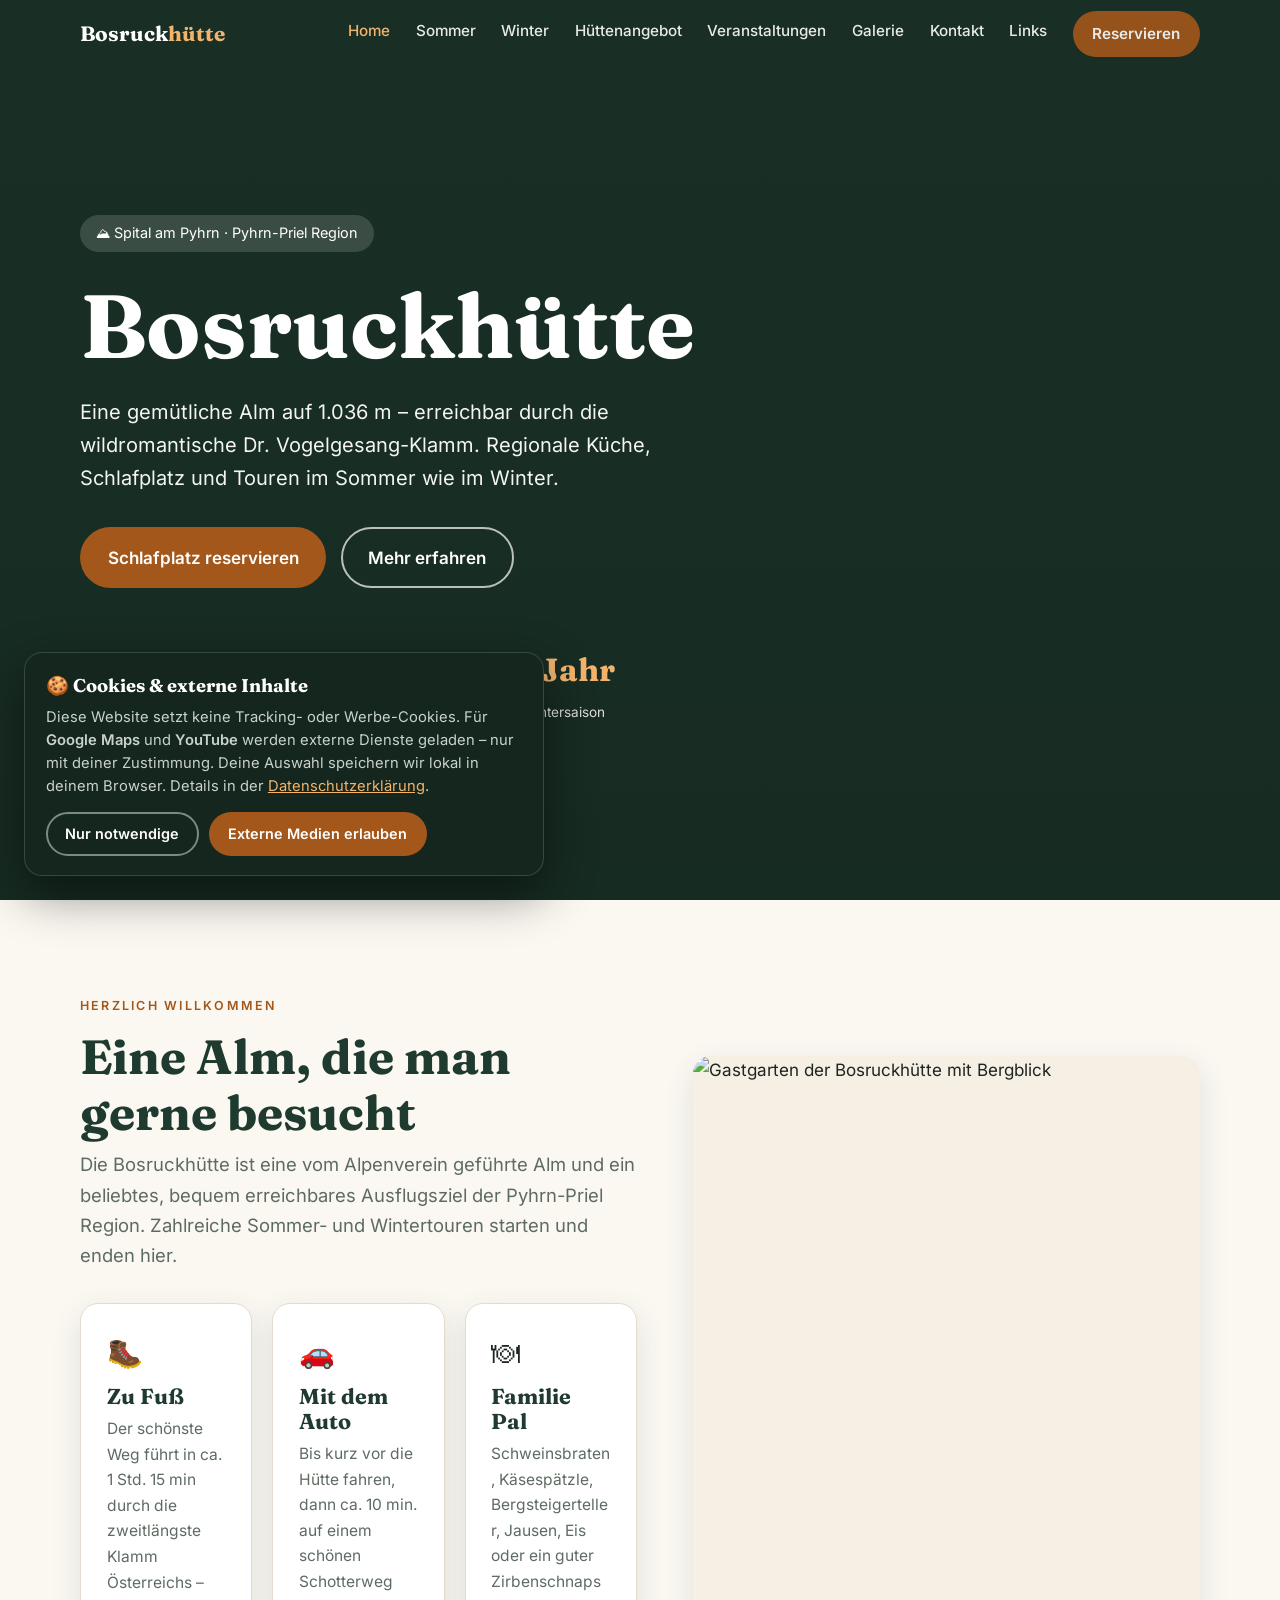
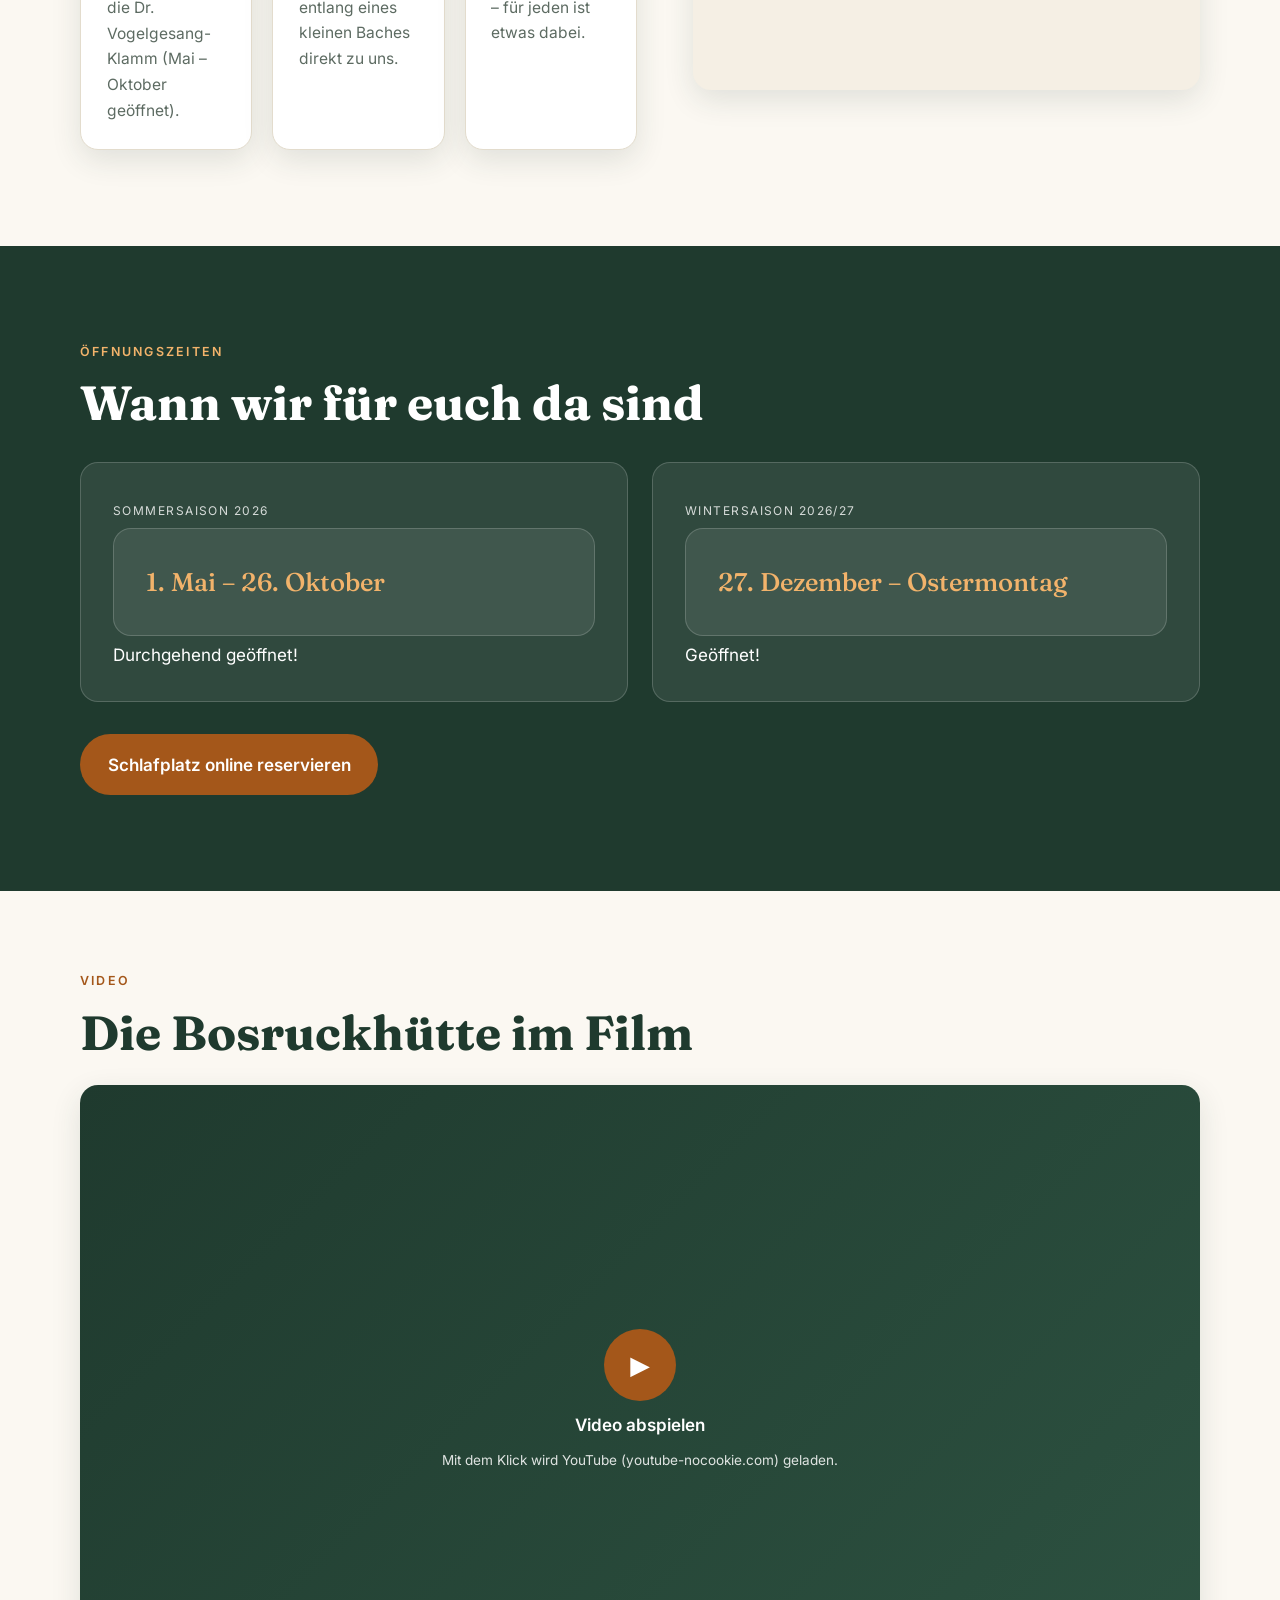
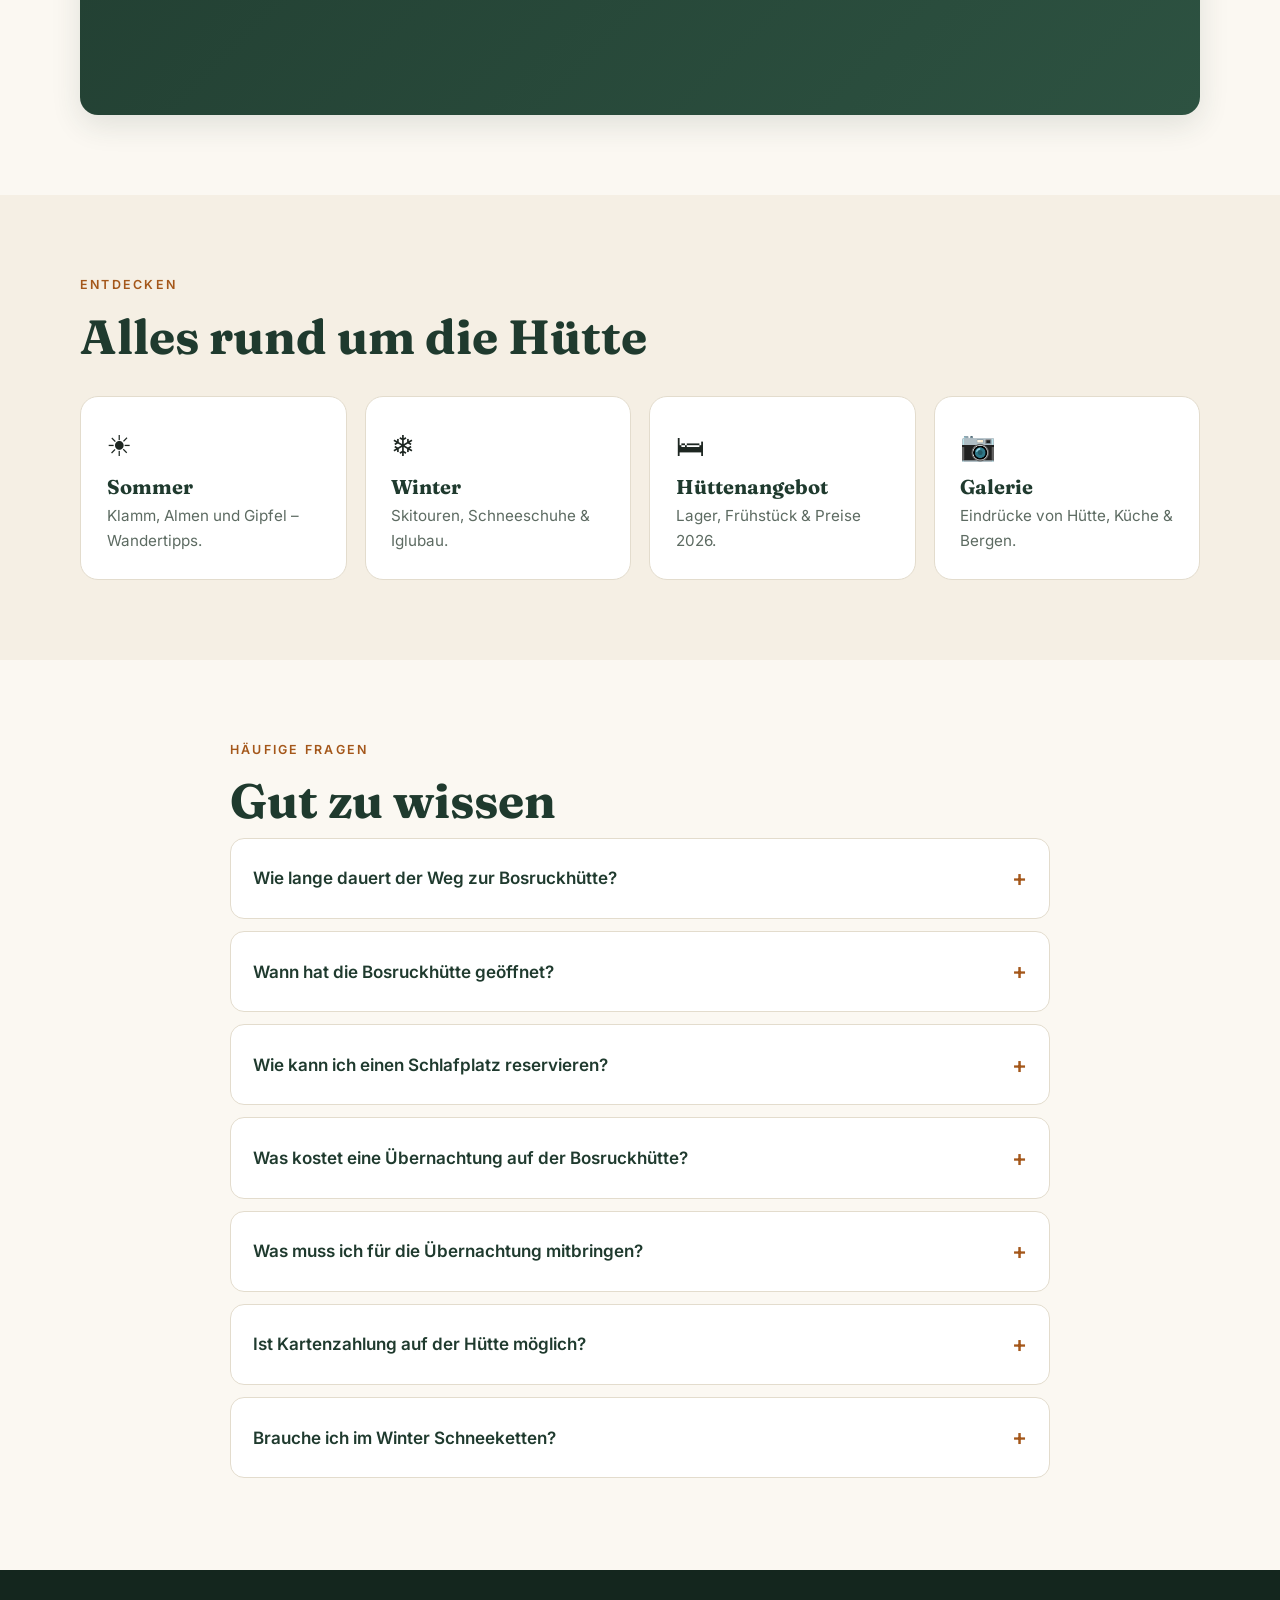
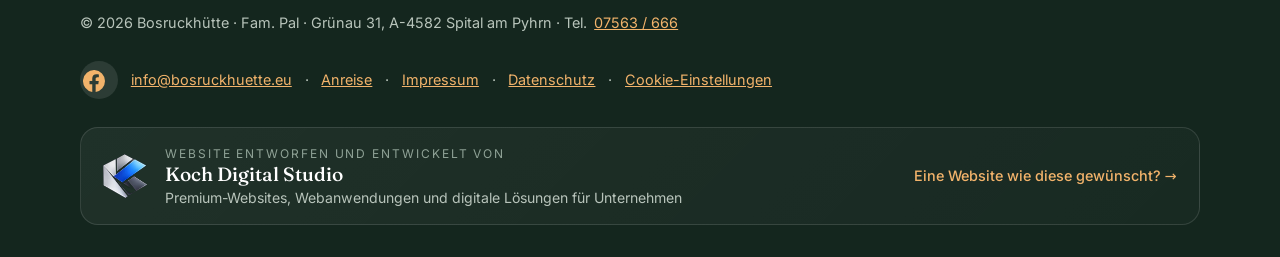
==== commit 62e82cde: "Add files via upload" ====
--- a/index.html
+++ b/index.html
@@ -11,13 +11,13 @@
 <link rel="preload" href="fonts/fraunces-latin-700-normal.woff2" as="font" type="font/woff2" crossorigin>
 <link rel="preload" href="fonts/inter-latin-400-normal.woff2" as="font" type="font/woff2" crossorigin>
 <link rel="stylesheet" href="style.css">
-<script type="application/ld+json">{"@context": "https://schema.org", "@type": "WebSite", "@id": "https://bosruckhuette.eu/#website", "url": "https://bosruckhuette.eu/", "name": "Bosruckhütte", "inLanguage": "de-AT", "publisher": {"@id": "https://bosruckhuette.eu/#huette"}}</script><script type="application/ld+json">{"@context": "https://schema.org", "@type": ["Hostel", "Restaurant"], "@id": "https://bosruckhuette.eu/#huette", "name": "Bosruckhütte", "url": "https://bosruckhuette.eu/", "description": "Vom Alpenverein geführte Alm auf 1.036 m Seehöhe in Spital am Pyhrn. Regionale Hausmannskost, Matratzenlager und Ausgangspunkt für Wander-, Ski- und Schneeschuhtouren. Sommersaison: 1. Mai bis 26. Oktober, Wintersaison: 27. Dezember bis Ostermontag.", "image": ["https://bosruckhuette.eu/wp-content/uploads/2016/12/cropped-10874820_web-1.jpg"], "telephone": "+43 7563 666", "email": "info@bosruckhuette.eu", "priceRange": "€15 – €27 pro Nacht", "address": {"@type": "PostalAddress", "streetAddress": "Grünau 31", "postalCode": "4582", "addressLocality": "Spital am Pyhrn", "addressRegion": "Oberösterreich", "addressCountry": "AT"}, "geo": {"@type": "GeoCoordinates", "latitude": 47.63937, "longitude": 14.36428}, "servesCuisine": ["Österreichisch", "Hausmannskost"], "acceptsReservations": true, "paymentAccepted": "Bargeld, Kartenzahlung", "currenciesAccepted": "EUR", "smokingAllowed": false, "containedInPlace": {"@type": "Place", "name": "Pyhrn-Priel Region"}, "sameAs": ["http://www.alpenverein.at/spital-am-pyhrn/", "https://www.urlaubsregion-pyhrn-priel.at/oesterreich-gastronomie/detail/430000381/ochsenwaldhuette.html"]}</script><script type="application/ld+json">{"@context": "https://schema.org", "@type": "FAQPage", "mainEntity": [{"@type": "Question", "name": "Wie lange dauert der Weg zur Bosruckhütte?", "acceptedAnswer": {"@type": "Answer", "text": "Der schönste Weg führt in ca. 1 Std. 15 min. durch die Dr. Vogelgesang-Klamm (Mai bis Oktober geöffnet). Mit dem Auto fährst du bis kurz vor die Hütte und gehst ab dem Parkplatz noch ca. 10 min. zu Fuß auf einem Schotterweg entlang eines kleinen Baches."}}, {"@type": "Question", "name": "Wann hat die Bosruckhütte geöffnet?", "acceptedAnswer": {"@type": "Answer", "text": "Sommersaison 2026: 1. Mai bis 26. Oktober, durchgehend geöffnet. Wintersaison 2026/27: 27. Dezember bis Ostermontag."}}, {"@type": "Question", "name": "Wie kann ich einen Schlafplatz reservieren?", "acceptedAnswer": {"@type": "Answer", "text": "Online über Alpsonline oder telefonisch unter 07563 666 bzw. per E-Mail an info@bosruckhuette.eu."}}, {"@type": "Question", "name": "Was kostet eine Übernachtung auf der Bosruckhütte?", "acceptedAnswer": {"@type": "Answer", "text": "Erwachsene (über 25 Jahre) zahlen 15 € als Mitglied bzw. 27 € als Nichtmitglied, Kinder bis 6 Jahre übernachten kostenlos. Dazu kommt die Tourismusabgabe von 3,00 € pro Person und Nacht. Frühstück kostet 16,00 € für Erwachsene."}}, {"@type": "Question", "name": "Was muss ich für die Übernachtung mitbringen?", "acceptedAnswer": {"@type": "Answer", "text": "Hüttenschlafsack, Bettüberzug und Handtuch bitte selbst mitbringen."}}, {"@type": "Question", "name": "Ist Kartenzahlung auf der Hütte möglich?", "acceptedAnswer": {"@type": "Answer", "text": "Ja, ab sofort ist auch Kartenzahlung möglich."}}, {"@type": "Question", "name": "Brauche ich im Winter Schneeketten?", "acceptedAnswer": {"@type": "Answer", "text": "Im Winter empfiehlt es sich, Schneeketten mitzuführen und bei Bedarf aufzulegen. Die Straße zur Hütte ist oft schneebedeckt."}}]}</script>
+<script type="application/ld+json">{"@context": "https://schema.org", "@type": "WebSite", "@id": "https://bosruckhuette.eu/#website", "url": "https://bosruckhuette.eu/", "name": "Bosruckhütte", "inLanguage": "de-AT", "publisher": {"@id": "https://bosruckhuette.eu/#huette"}}</script><script type="application/ld+json">{"@context": "https://schema.org", "@type": ["Hostel", "Restaurant"], "@id": "https://bosruckhuette.eu/#huette", "name": "Bosruckhütte", "url": "https://bosruckhuette.eu/", "description": "Vom Alpenverein geführte Alm auf 1.036 m Seehöhe in Spital am Pyhrn. Regionale Hausmannskost, Matratzenlager und Ausgangspunkt für Wander-, Ski- und Schneeschuhtouren. Sommersaison: 1. Mai bis 26. Oktober, Wintersaison: 27. Dezember bis Ostermontag.", "image": ["https://bosruckhuette.eu/wp-content/uploads/2016/12/cropped-10874820_web-1.jpg"], "telephone": "+43 7563 666", "email": "info@bosruckhuette.eu", "priceRange": "€15 – €27 pro Nacht", "address": {"@type": "PostalAddress", "streetAddress": "Grünau 31", "postalCode": "4582", "addressLocality": "Spital am Pyhrn", "addressRegion": "Oberösterreich", "addressCountry": "AT"}, "geo": {"@type": "GeoCoordinates", "latitude": 47.63937, "longitude": 14.36428}, "servesCuisine": ["Österreichisch", "Hausmannskost"], "acceptsReservations": true, "paymentAccepted": "Bargeld, Kartenzahlung", "currenciesAccepted": "EUR", "smokingAllowed": false, "containedInPlace": {"@type": "Place", "name": "Pyhrn-Priel Region"}, "sameAs": ["https://www.facebook.com/Bosruckhutte/", "http://www.alpenverein.at/spital-am-pyhrn/", "https://www.urlaubsregion-pyhrn-priel.at/oesterreich-gastronomie/detail/430000381/ochsenwaldhuette.html"]}</script><script type="application/ld+json">{"@context": "https://schema.org", "@type": "FAQPage", "mainEntity": [{"@type": "Question", "name": "Wie lange dauert der Weg zur Bosruckhütte?", "acceptedAnswer": {"@type": "Answer", "text": "Der schönste Weg führt in ca. 1 Std. 15 min. durch die Dr. Vogelgesang-Klamm (Mai bis Oktober geöffnet). Mit dem Auto fährst du bis kurz vor die Hütte und gehst ab dem Parkplatz noch ca. 10 min. zu Fuß auf einem Schotterweg entlang eines kleinen Baches."}}, {"@type": "Question", "name": "Wann hat die Bosruckhütte geöffnet?", "acceptedAnswer": {"@type": "Answer", "text": "Sommersaison 2026: 1. Mai bis 26. Oktober, durchgehend geöffnet. Wintersaison 2026/27: 27. Dezember bis Ostermontag."}}, {"@type": "Question", "name": "Wie kann ich einen Schlafplatz reservieren?", "acceptedAnswer": {"@type": "Answer", "text": "Online über Alpsonline oder telefonisch unter 07563 666 bzw. per E-Mail an info@bosruckhuette.eu."}}, {"@type": "Question", "name": "Was kostet eine Übernachtung auf der Bosruckhütte?", "acceptedAnswer": {"@type": "Answer", "text": "Erwachsene (über 25 Jahre) zahlen 15 € als Mitglied bzw. 27 € als Nichtmitglied, Kinder bis 6 Jahre übernachten kostenlos. Dazu kommt die Tourismusabgabe von 3,00 € pro Person und Nacht. Frühstück kostet 16,00 € für Erwachsene."}}, {"@type": "Question", "name": "Was muss ich für die Übernachtung mitbringen?", "acceptedAnswer": {"@type": "Answer", "text": "Hüttenschlafsack, Bettüberzug und Handtuch bitte selbst mitbringen."}}, {"@type": "Question", "name": "Ist Kartenzahlung auf der Hütte möglich?", "acceptedAnswer": {"@type": "Answer", "text": "Ja, ab sofort ist auch Kartenzahlung möglich."}}, {"@type": "Question", "name": "Brauche ich im Winter Schneeketten?", "acceptedAnswer": {"@type": "Answer", "text": "Im Winter empfiehlt es sich, Schneeketten mitzuführen und bei Bedarf aufzulegen. Die Straße zur Hütte ist oft schneebedeckt."}}]}</script>
 </head>
 <body>
 <a class="skip" href="#main">Zum Inhalt springen</a>
 <header id="top"><div class="wrap nav">
 <a href="index.html" class="logo" aria-label="Bosruckhütte – Startseite">Bosruck<span>hütte</span></a>
-<button class="burger" aria-label="Menü öffnen" aria-expanded="false" onclick="var m=document.getElementById('menu');m.classList.toggle('open');this.setAttribute('aria-expanded',m.classList.contains('open'))">☰</button>
+<button class="burger" aria-label="Menü öffnen" aria-expanded="false" onclick="var m=document.getElementById('menu');m.classList.toggle('open');this.setAttribute('aria-expanded',m.classList.contains('open'))"><svg viewBox="0 0 24 24" width="28" height="28" fill="none" stroke="currentColor" stroke-width="2.2" stroke-linecap="round" aria-hidden="true"><path class="l1" d="M3 6h18"/><path class="l2" d="M3 12h18"/><path class="l3" d="M3 18h18"/></svg></button>
 <nav aria-label="Hauptnavigation"><ul id="menu"><li><a href="index.html" class=cur aria-current=page>Home</a></li><li><a href="sommer.html">Sommer</a></li><li><a href="winter.html">Winter</a></li><li><a href="huettenangebot.html">Hüttenangebot</a></li><li><a href="veranstaltungen.html">Veranstaltungen</a></li><li><a href="galerie.html">Galerie</a></li><li><a href="kontakt.html">Kontakt</a></li><li><a href="links.html">Links</a></li><li><a href="https://www.alpsonline.org/reservation/calendar?hut_id=596&lang=de&header=yes" target="_blank" rel="noopener" class="btn btn-primary" style="padding:.5rem 1.1rem;color:#fff">Reservieren</a></li></ul></nav>
 </div></header>
 <main id="main">
@@ -70,6 +70,6 @@
 </div></div></section><section style="padding:80px 0"><div class="wrap narrow"><div class="eyebrow">Häufige Fragen</div><h2>Gut zu wissen</h2><div class="faq"><details><summary>Wie lange dauert der Weg zur Bosruckhütte?</summary><p>Der schönste Weg führt in ca. 1 Std. 15 min. durch die Dr. Vogelgesang-Klamm (Mai bis Oktober geöffnet). Mit dem Auto fährst du bis kurz vor die Hütte und gehst ab dem Parkplatz noch ca. 10 min. zu Fuß auf einem Schotterweg entlang eines kleinen Baches.</p></details><details><summary>Wann hat die Bosruckhütte geöffnet?</summary><p>Sommersaison 2026: 1. Mai bis 26. Oktober, durchgehend geöffnet. Wintersaison 2026/27: 27. Dezember bis Ostermontag.</p></details><details><summary>Wie kann ich einen Schlafplatz reservieren?</summary><p>Online über Alpsonline oder telefonisch unter 07563 666 bzw. per E-Mail an info@bosruckhuette.eu.</p></details><details><summary>Was kostet eine Übernachtung auf der Bosruckhütte?</summary><p>Erwachsene (über 25 Jahre) zahlen 15 € als Mitglied bzw. 27 € als Nichtmitglied, Kinder bis 6 Jahre übernachten kostenlos. Dazu kommt die Tourismusabgabe von 3,00 € pro Person und Nacht. Frühstück kostet 16,00 € für Erwachsene.</p></details><details><summary>Was muss ich für die Übernachtung mitbringen?</summary><p>Hüttenschlafsack, Bettüberzug und Handtuch bitte selbst mitbringen.</p></details><details><summary>Ist Kartenzahlung auf der Hütte möglich?</summary><p>Ja, ab sofort ist auch Kartenzahlung möglich.</p></details><details><summary>Brauche ich im Winter Schneeketten?</summary><p>Im Winter empfiehlt es sich, Schneeketten mitzuführen und bei Bedarf aufzulegen. Die Straße zur Hütte ist oft schneebedeckt.</p></details></div></div></section>
 </main>
 <footer><div class="wrap"><span>© <span id="yr"></span> Bosruckhütte · Fam. Pal · Grünau 31, A-4582 Spital am Pyhrn · Tel. <a href="tel:+437563666">07563 / 666</a></span>
-<span class="fl"><a class="soc" href="https://www.facebook.com/search/top?q=Bosruckh%C3%BCtte%20Spital%20am%20Pyhrn" target="_blank" rel="noopener me" aria-label="Bosruckhütte auf Facebook" title="Facebook"><svg viewBox="0 0 24 24" width="22" height="22" fill="currentColor" aria-hidden="true"><path d="M24 12a12 12 0 1 0-13.9 11.9v-8.4H7.1V12h3V9.4c0-3 1.8-4.7 4.5-4.7 1.3 0 2.7.2 2.7.2v3h-1.5c-1.5 0-2 .9-2 1.9V12h3.4l-.5 3.5h-2.9v8.4A12 12 0 0 0 24 12z"/></svg></a><a href="mailto:info@bosruckhuette.eu">info@bosruckhuette.eu</a> · <a href="kontakt.html">Anreise</a> · <a href="impressum.html">Impressum</a> · <a href="datenschutz.html">Datenschutz</a></span></div><div class="wrap cw"><div class="credit"><img src="img/koch-digital-studio.png" width="44" height="44" alt="Logo Koch Digital Studio" loading="lazy"><div class="ctext"><small>Website entworfen und entwickelt von</small><b>Koch Digital Studio</b><span>Premium-Websites, Webanwendungen und digitale Lösungen für Unternehmen</span></div><a class="clink" href="https://kochdigital.studio" target="_blank" rel="noopener">Eine Website wie diese gewünscht? <span aria-hidden="true">→</span></a></div></div></footer>
+<span class="fl"><a class="soc" href="https://www.facebook.com/Bosruckhutte/" target="_blank" rel="noopener me" aria-label="Bosruckhütte auf Facebook" title="Facebook"><svg viewBox="0 0 24 24" width="22" height="22" fill="currentColor" aria-hidden="true"><path d="M24 12a12 12 0 1 0-13.9 11.9v-8.4H7.1V12h3V9.4c0-3 1.8-4.7 4.5-4.7 1.3 0 2.7.2 2.7.2v3h-1.5c-1.5 0-2 .9-2 1.9V12h3.4l-.5 3.5h-2.9v8.4A12 12 0 0 0 24 12z"/></svg></a><a href="mailto:info@bosruckhuette.eu">info@bosruckhuette.eu</a> · <a href="kontakt.html">Anreise</a> · <a href="impressum.html">Impressum</a> · <a href="datenschutz.html">Datenschutz</a> · <button type="button" class="linkbtn" data-cc-open>Cookie-Einstellungen</button></span></div><div class="wrap cw"><div class="credit"><img src="img/koch-digital-studio.png" width="44" height="44" alt="Logo Koch Digital Studio" loading="lazy"><div class="ctext"><small>Website entworfen und entwickelt von</small><b>Koch Digital Studio</b><span>Premium-Websites, Webanwendungen und digitale Lösungen für Unternehmen</span></div><a class="clink" href="https://kochdigitalstudio.hu" target="_blank" rel="noopener">Eine Website wie diese gewünscht? <span aria-hidden="true">→</span></a></div></div></footer>
 <div class="lb" id="lb" role="dialog" aria-modal="true" aria-label="Bildansicht"><button aria-label="Schließen">×</button><img alt=""><p></p></div>
-<script src="script.js" defer></script></body></html>+<div class="cc" id="cc" role="dialog" aria-labelledby="cct" aria-describedby="ccd" hidden><b id="cct">🍪 Cookies &amp; externe Inhalte</b><p id="ccd">Diese Website setzt keine Tracking- oder Werbe-Cookies. Für <b>Google Maps</b> und <b>YouTube</b> werden externe Dienste geladen – nur mit deiner Zustimmung. Deine Auswahl speichern wir lokal in deinem Browser. Details in der <a href="datenschutz.html">Datenschutzerklärung</a>.</p><div class="ccb"><button type="button" class="btn btn-ghost-d" data-cc="necessary">Nur notwendige</button><button type="button" class="btn btn-primary" data-cc="all">Externe Medien erlauben</button></div></div><script src="script.js" defer></script></body></html>
--- a/style.css
+++ b/style.css
@@ -1,7 +1,7 @@
 
 :root{
   --forest:#1f3a2e; --forest-2:#2d5241; --moss:#6b8f4e; --sand:#f5efe4; --paper:#fbf8f2;
-  --wood:#8a5a36; --ink:#1d2621; --muted:#5d6b62; --line:#e3dccd; --accent:#c8742c;
+  --wood:#8a5a36; --ink:#1d2621; --muted:#5d6b62; --line:#e3dccd; --accent:#a4571a;
   --radius:18px; --shadow:0 10px 30px rgba(31,58,46,.12);
 }
 *{box-sizing:border-box;margin:0}
@@ -18,7 +18,7 @@
 .lead{font-size:1.15rem;color:var(--muted);max-width:60ch}
 .btn{display:inline-block;padding:.9rem 1.6rem;border-radius:999px;font-weight:600;text-decoration:none;transition:.2s;border:2px solid transparent}
 .btn-primary{background:var(--accent);color:#fff}
-.btn-primary:hover{background:#b0621f;transform:translateY(-2px)}
+.btn-primary:hover{background:#8a4713;transform:translateY(-2px)}
 .btn-ghost{border-color:rgba(255,255,255,.7);color:#fff}
 .btn-ghost:hover{background:#fff;color:var(--forest)}
 .btn-dark{background:var(--forest);color:#fff}
@@ -70,7 +70,7 @@
 .tab.active{background:var(--forest);color:#fff}
 .panel{display:none}.panel.active{display:grid;grid-template-columns:repeat(2,1fr);gap:20px}
 .tour{background:#fff;border:1px solid var(--line);border-radius:var(--radius);padding:1.6rem;display:flex;flex-direction:column;gap:.4rem}
-.tour .meta{font-size:.82rem;font-weight:600;color:var(--moss);text-transform:uppercase;letter-spacing:.08em}
+.tour .meta{font-size:.82rem;font-weight:600;color:#4f7a35;text-transform:uppercase;letter-spacing:.08em}
 .tour p{color:var(--muted);font-size:.97rem}
 .tour a{margin-top:auto;padding-top:.6rem;color:var(--accent);font-weight:600;text-decoration:none;font-size:.95rem}
 .tour a:hover{text-decoration:underline}
@@ -89,7 +89,7 @@
 .price th{background:var(--forest);color:#fff;font-weight:600;font-size:.88rem;letter-spacing:.06em;text-transform:uppercase}
 .price td:not(:first-child),.price th:not(:first-child){text-align:right}
 .price tr:last-child td{border-bottom:0}
-.price .free{color:var(--moss);font-weight:600}
+.price .free{color:#4f7a35;font-weight:600}
 .note{font-size:.9rem;color:var(--muted);margin-top:1rem}
 .list{list-style:none;padding:0;margin:1rem 0}
 .list li{padding:.5rem 0 .5rem 1.8rem;position:relative;border-bottom:1px dashed var(--line)}
@@ -200,7 +200,7 @@
 .credit{display:flex;align-items:center;gap:1.1rem;margin-top:26px;padding:1.1rem 1.4rem;border:1px solid rgba(255,255,255,.12);border-radius:var(--radius);background:linear-gradient(135deg,rgba(255,255,255,.05),rgba(255,255,255,.02))}
 .credit img{width:44px;height:44px;flex:none}
 .ctext{display:flex;flex-direction:column;line-height:1.35;min-width:0}
-.ctext small{font-size:.7rem;letter-spacing:.16em;text-transform:uppercase;color:#8fa296}
+.ctext small{font-size:.75rem;letter-spacing:.16em;text-transform:uppercase;color:#8fa296}
 .ctext b{font-family:Fraunces,Georgia,serif;font-weight:500;font-size:1.2rem;color:#fff}
 .ctext span{font-size:.88rem;color:#b8c4bb}
 .clink{margin-left:auto;text-decoration:none;color:#f2b36b!important;font-weight:500;white-space:nowrap;transition:.2s}
@@ -209,3 +209,54 @@
 @media(max-width:700px){.credit{flex-wrap:wrap}.clink{margin-left:0;white-space:normal}}
 @media print{.credit{display:none}}
 footer .wrap.cw{display:block}
+
+/* Audit-Fixes */
+.grid2>*,.cards3>*,.season>*,.events>*,.panel>*,.links>*{min-width:0}
+.lead,.card p,.list li,.prose,.tour p,.ev li,.info p,.route li{overflow-wrap:anywhere}
+.tour h2,.ev h2{font-size:1.35rem;margin-bottom:.4rem}
+.faq summary{padding:.35rem 0;min-height:44px;align-items:center}
+footer .fl a:not(.soc),footer .wrap>span>a{display:inline-block;padding:.55rem .2rem}
+.clink{padding:.5rem 0;display:inline-block}
+.tabs .tab,.btn{min-height:44px}
+nav a{padding:.4rem 0;display:inline-block}
+@media (scripting:none){.reveal{opacity:1;transform:none}}
+@media(max-width:1100px) and (min-width:901px){nav ul{gap:1rem}nav a{font-size:.88rem}}
+@media(max-width:900px){nav a{padding:.5rem 0}.hero h1{font-size:clamp(2.6rem,13vw,4rem)}}
+.teaser>*{min-width:0}
+@media(max-width:600px){.teaser{grid-template-columns:1fr}}
+.page-hero h1,.hero h1{overflow-wrap:anywhere;hyphens:auto}
+@media(max-width:600px){.page-hero h1{font-size:clamp(1.9rem,8.2vw,3rem)}}
+.hero h1{overflow-wrap:normal;hyphens:none}
+@media(max-width:900px){.burger{margin-left:auto;padding:.3rem .5rem;min-width:44px;min-height:44px}.hero h1{font-size:clamp(2.2rem,11.5vw,4rem)}}
+.price{overflow-x:auto}
+@media(max-width:600px){
+ .price table{table-layout:fixed}
+ .price th,.price td{padding:.7rem .6rem;font-size:.9rem;overflow-wrap:anywhere;hyphens:auto}
+ .price th{font-size:.68rem;letter-spacing:.03em}
+ .price th:first-child,.price td:first-child{width:42%}
+}
+@media(max-width:600px){
+ .price th:first-child,.price td:first-child{width:36%}
+ .price th{padding:.7rem .4rem;overflow-wrap:normal;hyphens:none;font-size:.62rem;letter-spacing:0}
+}
+
+.cc{position:fixed;left:16px;right:16px;bottom:16px;max-width:520px;z-index:150;background:#14261e;color:#e9efe9;border:1px solid rgba(255,255,255,.15);border-radius:var(--radius);padding:1.2rem 1.3rem;box-shadow:0 18px 50px rgba(0,0,0,.45);font-size:.92rem;line-height:1.55}
+.cc[hidden]{display:none}
+.cc b#cct{display:block;font-family:Fraunces,Georgia,serif;font-size:1.15rem;color:#fff;margin-bottom:.35rem}
+.cc p{margin:0 0 .9rem;color:#c9d3cb}.cc a{color:#f2b36b}
+.ccb{display:flex;gap:.6rem;flex-wrap:wrap}
+.ccb .btn{padding:.6rem 1.1rem;font-size:.9rem;cursor:pointer;font-family:inherit}
+.btn-ghost-d{background:transparent;border:2px solid rgba(255,255,255,.45);color:#fff}
+.btn-ghost-d:hover{background:#fff;color:var(--forest)}
+.linkbtn{all:unset;cursor:pointer;color:#f2b36b;text-decoration:underline;padding:.55rem .2rem;display:inline-block}
+.linkbtn:focus-visible{outline:3px solid var(--accent);outline-offset:3px}
+@media(min-width:700px){.cc{left:24px;right:auto;bottom:24px}}
+@media print{.cc{display:none}}
+
+.burger{padding:0!important;width:44px;height:44px;margin-right:-8px;display:none;align-items:center;justify-content:center;font-size:0}
+.burger svg{display:block}
+.burger path{transition:.25s;transform-origin:12px 12px}
+.burger[aria-expanded=true] .l1{transform:translateY(6px) rotate(45deg)}
+.burger[aria-expanded=true] .l2{opacity:0}
+.burger[aria-expanded=true] .l3{transform:translateY(-6px) rotate(-45deg)}
+@media(max-width:900px){.burger{display:flex;margin-left:auto}}
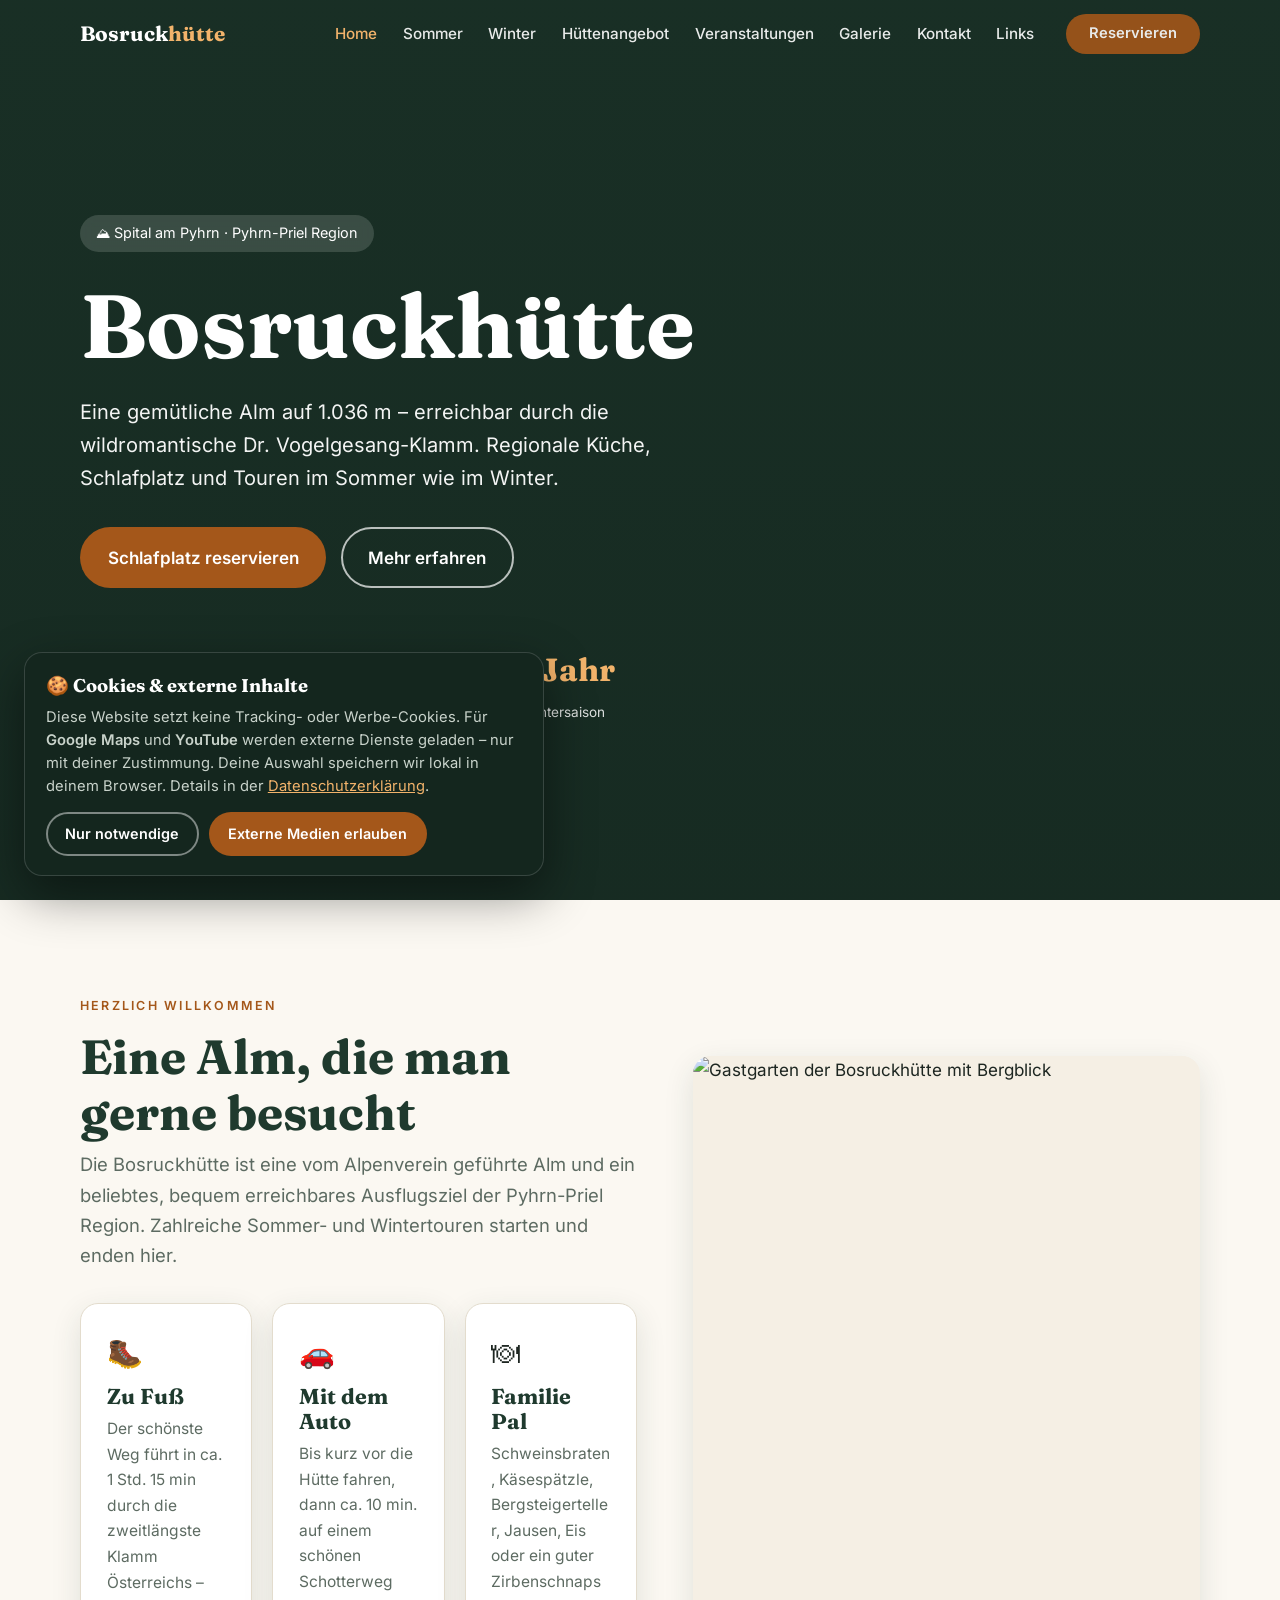
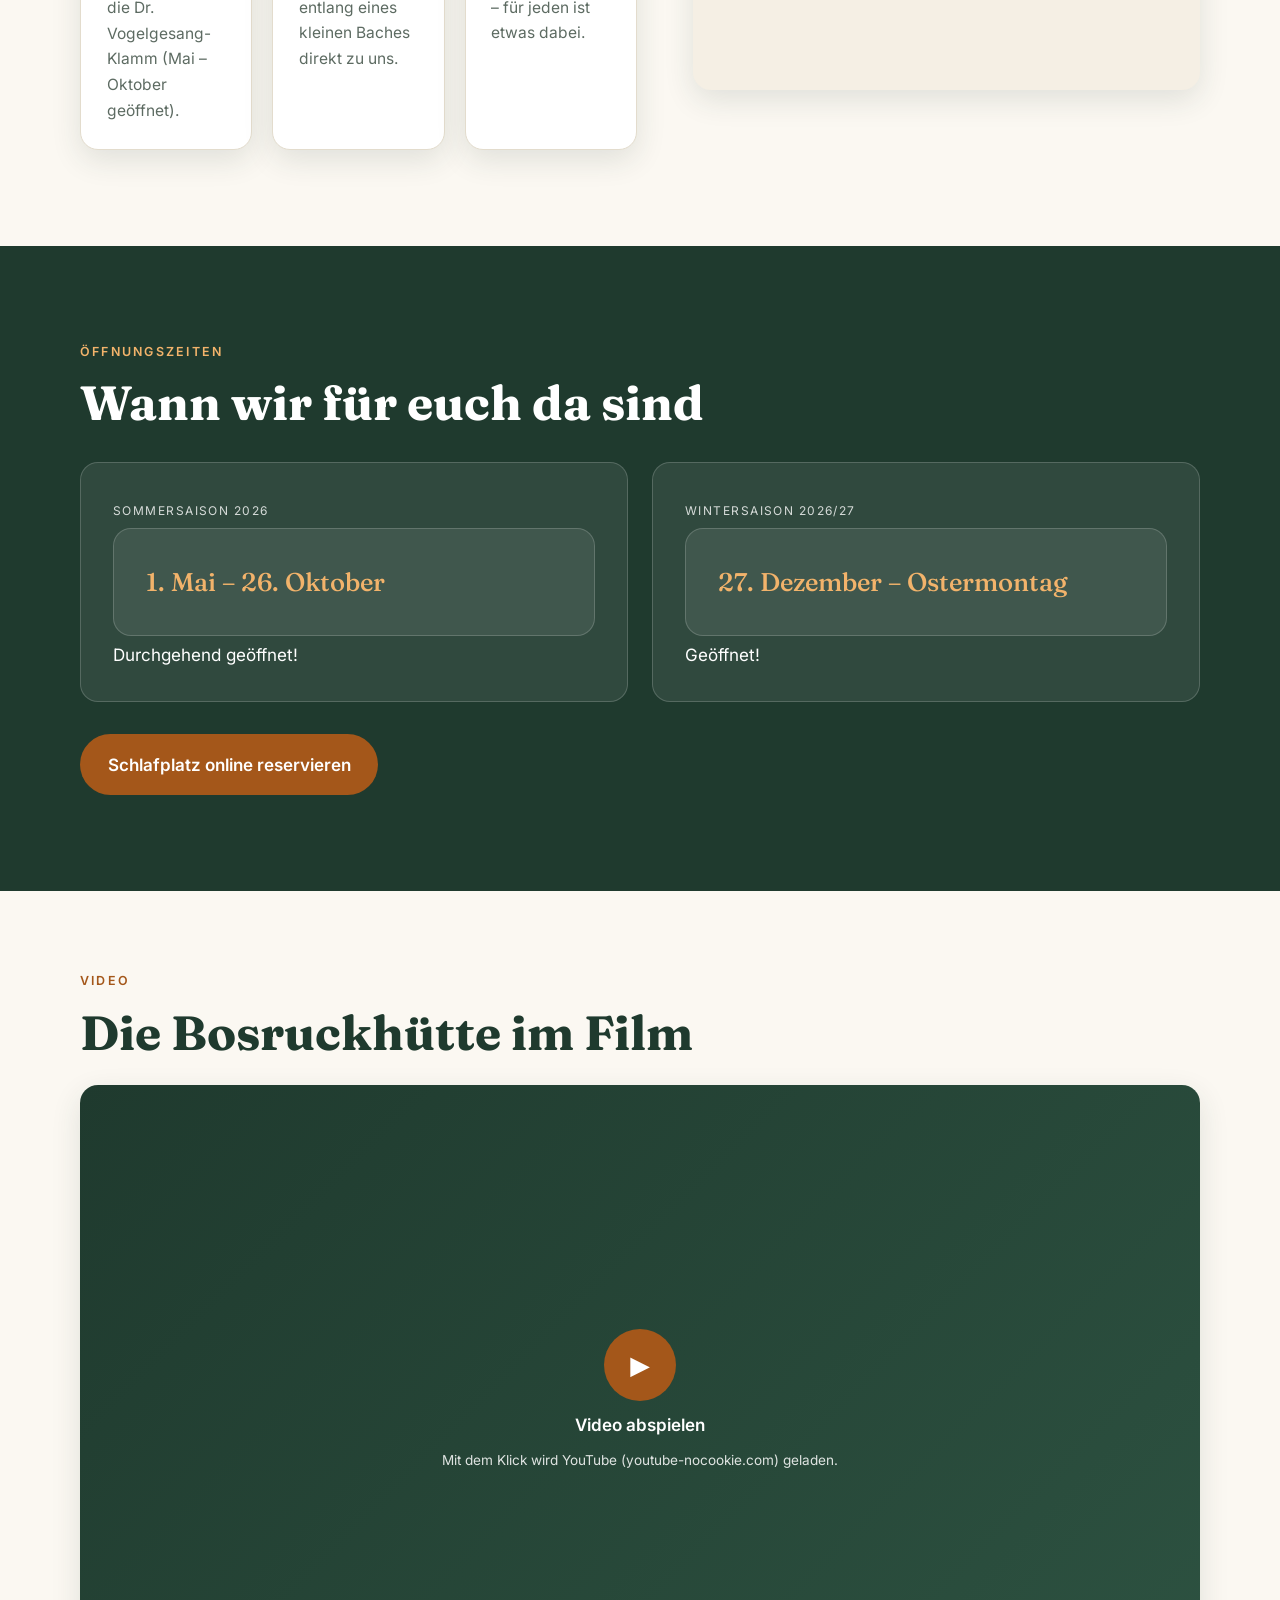
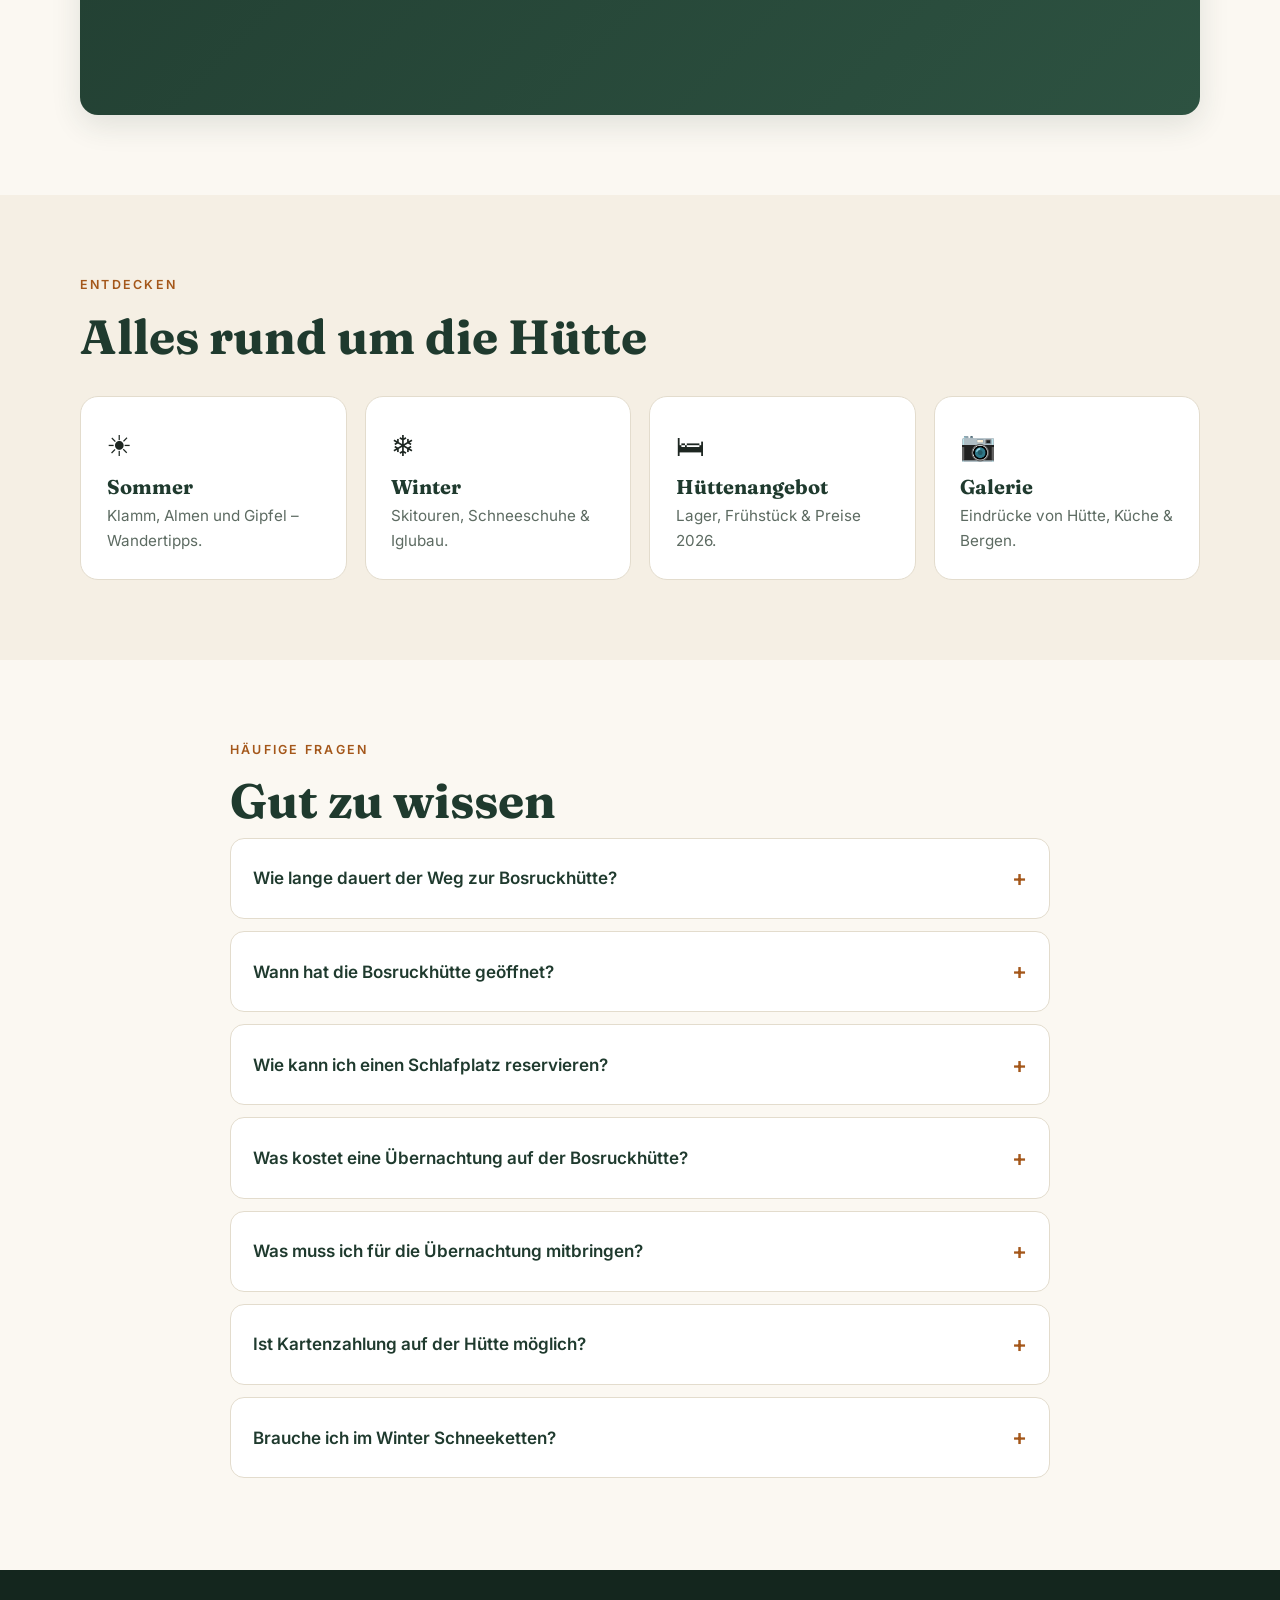
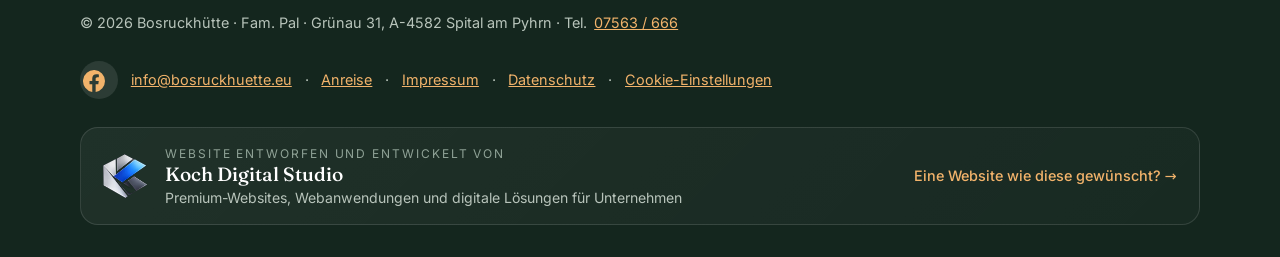
==== commit a599dcd7: "Add files via upload" ====
--- a/index.html
+++ b/index.html
@@ -10,7 +10,7 @@
 <link rel="icon" href="favicon.svg" type="image/svg+xml"><link rel="manifest" href="site.webmanifest">
 <link rel="preload" href="fonts/fraunces-latin-700-normal.woff2" as="font" type="font/woff2" crossorigin>
 <link rel="preload" href="fonts/inter-latin-400-normal.woff2" as="font" type="font/woff2" crossorigin>
-<link rel="stylesheet" href="style.css">
+<link rel="stylesheet" href="style.css?v=37edac35">
 <script type="application/ld+json">{"@context": "https://schema.org", "@type": "WebSite", "@id": "https://bosruckhuette.eu/#website", "url": "https://bosruckhuette.eu/", "name": "Bosruckhütte", "inLanguage": "de-AT", "publisher": {"@id": "https://bosruckhuette.eu/#huette"}}</script><script type="application/ld+json">{"@context": "https://schema.org", "@type": ["Hostel", "Restaurant"], "@id": "https://bosruckhuette.eu/#huette", "name": "Bosruckhütte", "url": "https://bosruckhuette.eu/", "description": "Vom Alpenverein geführte Alm auf 1.036 m Seehöhe in Spital am Pyhrn. Regionale Hausmannskost, Matratzenlager und Ausgangspunkt für Wander-, Ski- und Schneeschuhtouren. Sommersaison: 1. Mai bis 26. Oktober, Wintersaison: 27. Dezember bis Ostermontag.", "image": ["https://bosruckhuette.eu/wp-content/uploads/2016/12/cropped-10874820_web-1.jpg"], "telephone": "+43 7563 666", "email": "info@bosruckhuette.eu", "priceRange": "€15 – €27 pro Nacht", "address": {"@type": "PostalAddress", "streetAddress": "Grünau 31", "postalCode": "4582", "addressLocality": "Spital am Pyhrn", "addressRegion": "Oberösterreich", "addressCountry": "AT"}, "geo": {"@type": "GeoCoordinates", "latitude": 47.63937, "longitude": 14.36428}, "servesCuisine": ["Österreichisch", "Hausmannskost"], "acceptsReservations": true, "paymentAccepted": "Bargeld, Kartenzahlung", "currenciesAccepted": "EUR", "smokingAllowed": false, "containedInPlace": {"@type": "Place", "name": "Pyhrn-Priel Region"}, "sameAs": ["https://www.facebook.com/Bosruckhutte/", "http://www.alpenverein.at/spital-am-pyhrn/", "https://www.urlaubsregion-pyhrn-priel.at/oesterreich-gastronomie/detail/430000381/ochsenwaldhuette.html"]}</script><script type="application/ld+json">{"@context": "https://schema.org", "@type": "FAQPage", "mainEntity": [{"@type": "Question", "name": "Wie lange dauert der Weg zur Bosruckhütte?", "acceptedAnswer": {"@type": "Answer", "text": "Der schönste Weg führt in ca. 1 Std. 15 min. durch die Dr. Vogelgesang-Klamm (Mai bis Oktober geöffnet). Mit dem Auto fährst du bis kurz vor die Hütte und gehst ab dem Parkplatz noch ca. 10 min. zu Fuß auf einem Schotterweg entlang eines kleinen Baches."}}, {"@type": "Question", "name": "Wann hat die Bosruckhütte geöffnet?", "acceptedAnswer": {"@type": "Answer", "text": "Sommersaison 2026: 1. Mai bis 26. Oktober, durchgehend geöffnet. Wintersaison 2026/27: 27. Dezember bis Ostermontag."}}, {"@type": "Question", "name": "Wie kann ich einen Schlafplatz reservieren?", "acceptedAnswer": {"@type": "Answer", "text": "Online über Alpsonline oder telefonisch unter 07563 666 bzw. per E-Mail an info@bosruckhuette.eu."}}, {"@type": "Question", "name": "Was kostet eine Übernachtung auf der Bosruckhütte?", "acceptedAnswer": {"@type": "Answer", "text": "Erwachsene (über 25 Jahre) zahlen 15 € als Mitglied bzw. 27 € als Nichtmitglied, Kinder bis 6 Jahre übernachten kostenlos. Dazu kommt die Tourismusabgabe von 3,00 € pro Person und Nacht. Frühstück kostet 16,00 € für Erwachsene."}}, {"@type": "Question", "name": "Was muss ich für die Übernachtung mitbringen?", "acceptedAnswer": {"@type": "Answer", "text": "Hüttenschlafsack, Bettüberzug und Handtuch bitte selbst mitbringen."}}, {"@type": "Question", "name": "Ist Kartenzahlung auf der Hütte möglich?", "acceptedAnswer": {"@type": "Answer", "text": "Ja, ab sofort ist auch Kartenzahlung möglich."}}, {"@type": "Question", "name": "Brauche ich im Winter Schneeketten?", "acceptedAnswer": {"@type": "Answer", "text": "Im Winter empfiehlt es sich, Schneeketten mitzuführen und bei Bedarf aufzulegen. Die Straße zur Hütte ist oft schneebedeckt."}}]}</script>
 </head>
 <body>
@@ -72,4 +72,4 @@
 <footer><div class="wrap"><span>© <span id="yr"></span> Bosruckhütte · Fam. Pal · Grünau 31, A-4582 Spital am Pyhrn · Tel. <a href="tel:+437563666">07563 / 666</a></span>
 <span class="fl"><a class="soc" href="https://www.facebook.com/Bosruckhutte/" target="_blank" rel="noopener me" aria-label="Bosruckhütte auf Facebook" title="Facebook"><svg viewBox="0 0 24 24" width="22" height="22" fill="currentColor" aria-hidden="true"><path d="M24 12a12 12 0 1 0-13.9 11.9v-8.4H7.1V12h3V9.4c0-3 1.8-4.7 4.5-4.7 1.3 0 2.7.2 2.7.2v3h-1.5c-1.5 0-2 .9-2 1.9V12h3.4l-.5 3.5h-2.9v8.4A12 12 0 0 0 24 12z"/></svg></a><a href="mailto:info@bosruckhuette.eu">info@bosruckhuette.eu</a> · <a href="kontakt.html">Anreise</a> · <a href="impressum.html">Impressum</a> · <a href="datenschutz.html">Datenschutz</a> · <button type="button" class="linkbtn" data-cc-open>Cookie-Einstellungen</button></span></div><div class="wrap cw"><div class="credit"><img src="img/koch-digital-studio.png" width="44" height="44" alt="Logo Koch Digital Studio" loading="lazy"><div class="ctext"><small>Website entworfen und entwickelt von</small><b>Koch Digital Studio</b><span>Premium-Websites, Webanwendungen und digitale Lösungen für Unternehmen</span></div><a class="clink" href="https://kochdigitalstudio.hu" target="_blank" rel="noopener">Eine Website wie diese gewünscht? <span aria-hidden="true">→</span></a></div></div></footer>
 <div class="lb" id="lb" role="dialog" aria-modal="true" aria-label="Bildansicht"><button aria-label="Schließen">×</button><img alt=""><p></p></div>
-<div class="cc" id="cc" role="dialog" aria-labelledby="cct" aria-describedby="ccd" hidden><b id="cct">🍪 Cookies &amp; externe Inhalte</b><p id="ccd">Diese Website setzt keine Tracking- oder Werbe-Cookies. Für <b>Google Maps</b> und <b>YouTube</b> werden externe Dienste geladen – nur mit deiner Zustimmung. Deine Auswahl speichern wir lokal in deinem Browser. Details in der <a href="datenschutz.html">Datenschutzerklärung</a>.</p><div class="ccb"><button type="button" class="btn btn-ghost-d" data-cc="necessary">Nur notwendige</button><button type="button" class="btn btn-primary" data-cc="all">Externe Medien erlauben</button></div></div><script src="script.js" defer></script></body></html>+<div class="cc" id="cc" role="dialog" aria-labelledby="cct" aria-describedby="ccd" hidden><b id="cct">🍪 Cookies &amp; externe Inhalte</b><p id="ccd">Diese Website setzt keine Tracking- oder Werbe-Cookies. Für <b>Google Maps</b> und <b>YouTube</b> werden externe Dienste geladen – nur mit deiner Zustimmung. Deine Auswahl speichern wir lokal in deinem Browser. Details in der <a href="datenschutz.html">Datenschutzerklärung</a>.</p><div class="ccb"><button type="button" class="btn btn-ghost-d" data-cc="necessary">Nur notwendige</button><button type="button" class="btn btn-primary" data-cc="all">Externe Medien erlauben</button></div></div><script src="script.js?v=c1708950" defer></script></body></html>
--- a/style.css
+++ b/style.css
@@ -260,3 +260,17 @@
 .burger[aria-expanded=true] .l2{opacity:0}
 .burger[aria-expanded=true] .l3{transform:translateY(-6px) rotate(-45deg)}
 @media(max-width:900px){.burger{display:flex;margin-left:auto}}
+/* Navigation: vertikal zentrieren, schlanker Reservieren-Button */
+nav ul{align-items:center}
+nav li{display:flex;align-items:center}
+@media(min-width:901px){
+ header .btn{min-height:0;line-height:1.2;padding:.6rem 1.3rem!important;font-size:.92rem;margin-left:.4rem}
+ nav a:not(.btn){padding:.5rem 0}
+}
+@media(max-width:900px){nav li{display:block}}
+
+/* Hamburger: fest am rechten Rand (unabhängig von Flex-Verhalten) */
+@media(max-width:900px){
+ header .nav{position:relative}
+ .burger{position:absolute!important;right:-8px;top:12px;margin:0!important}
+}
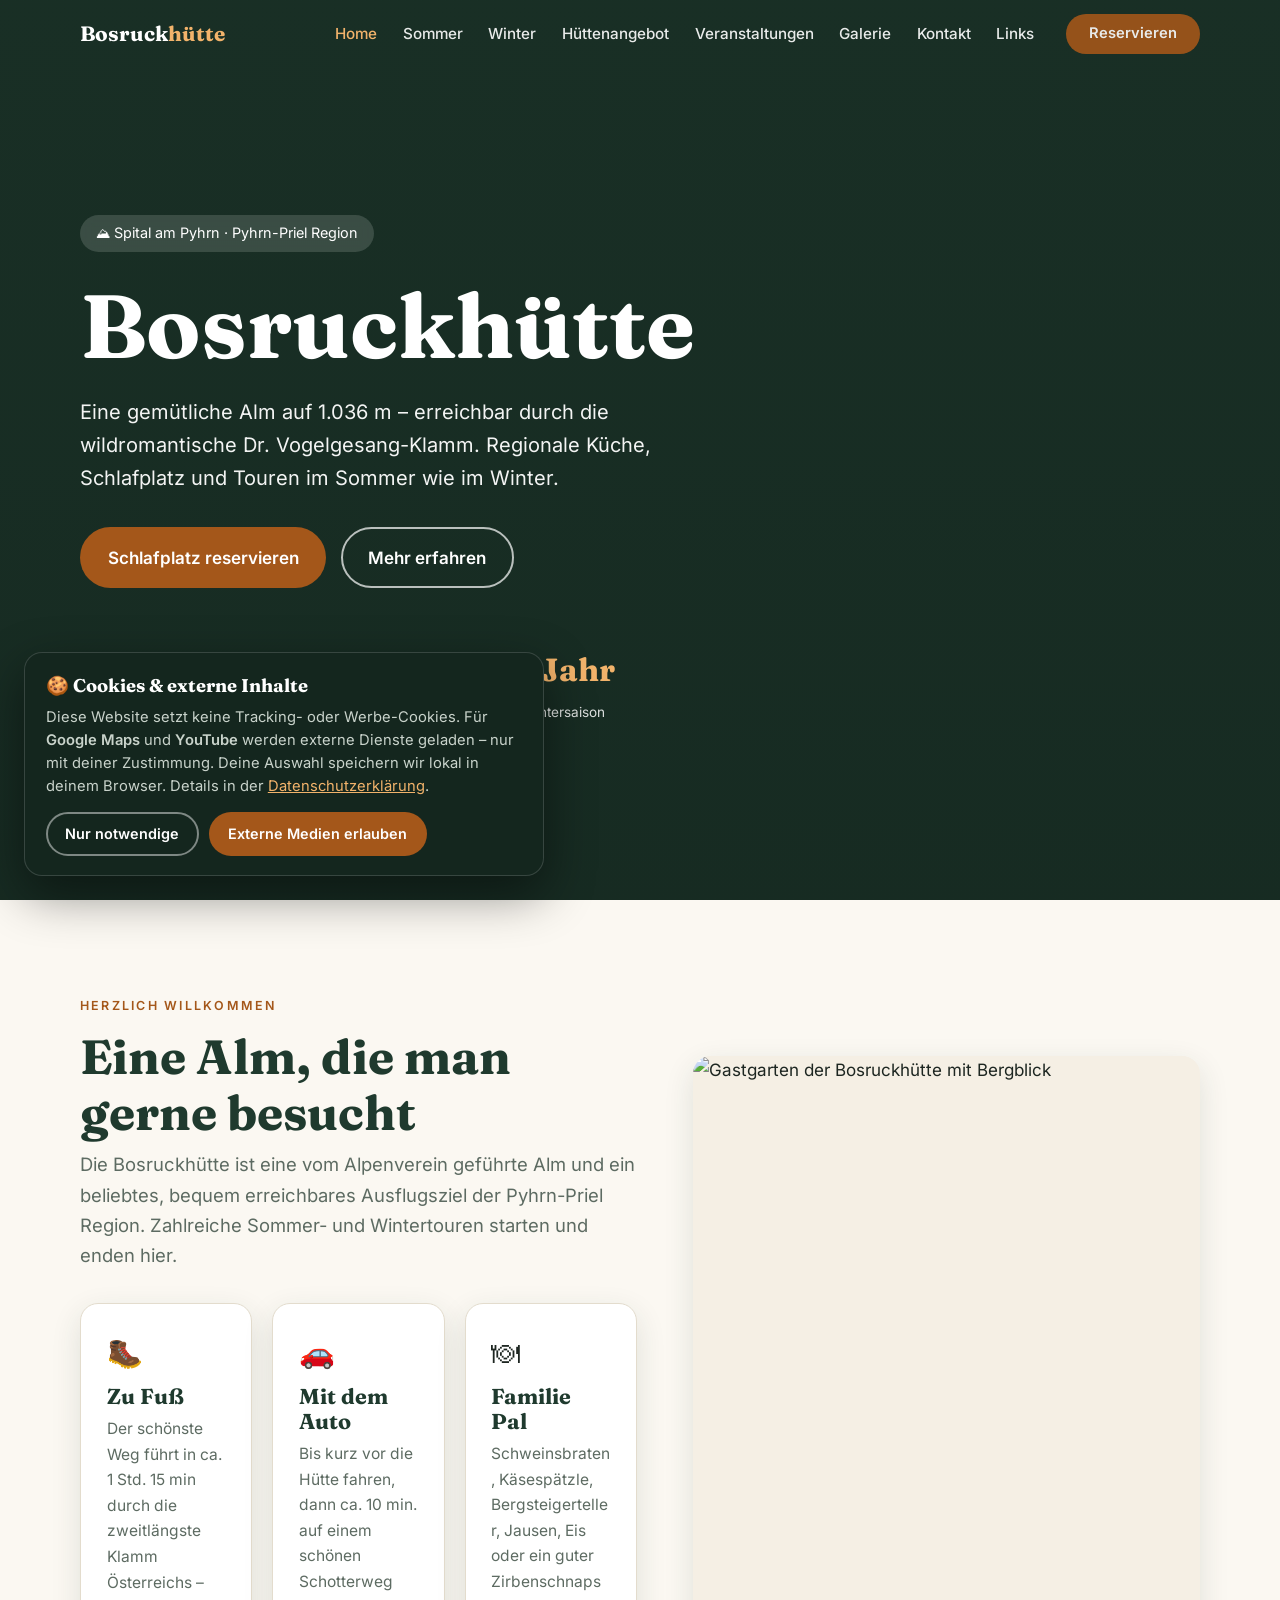
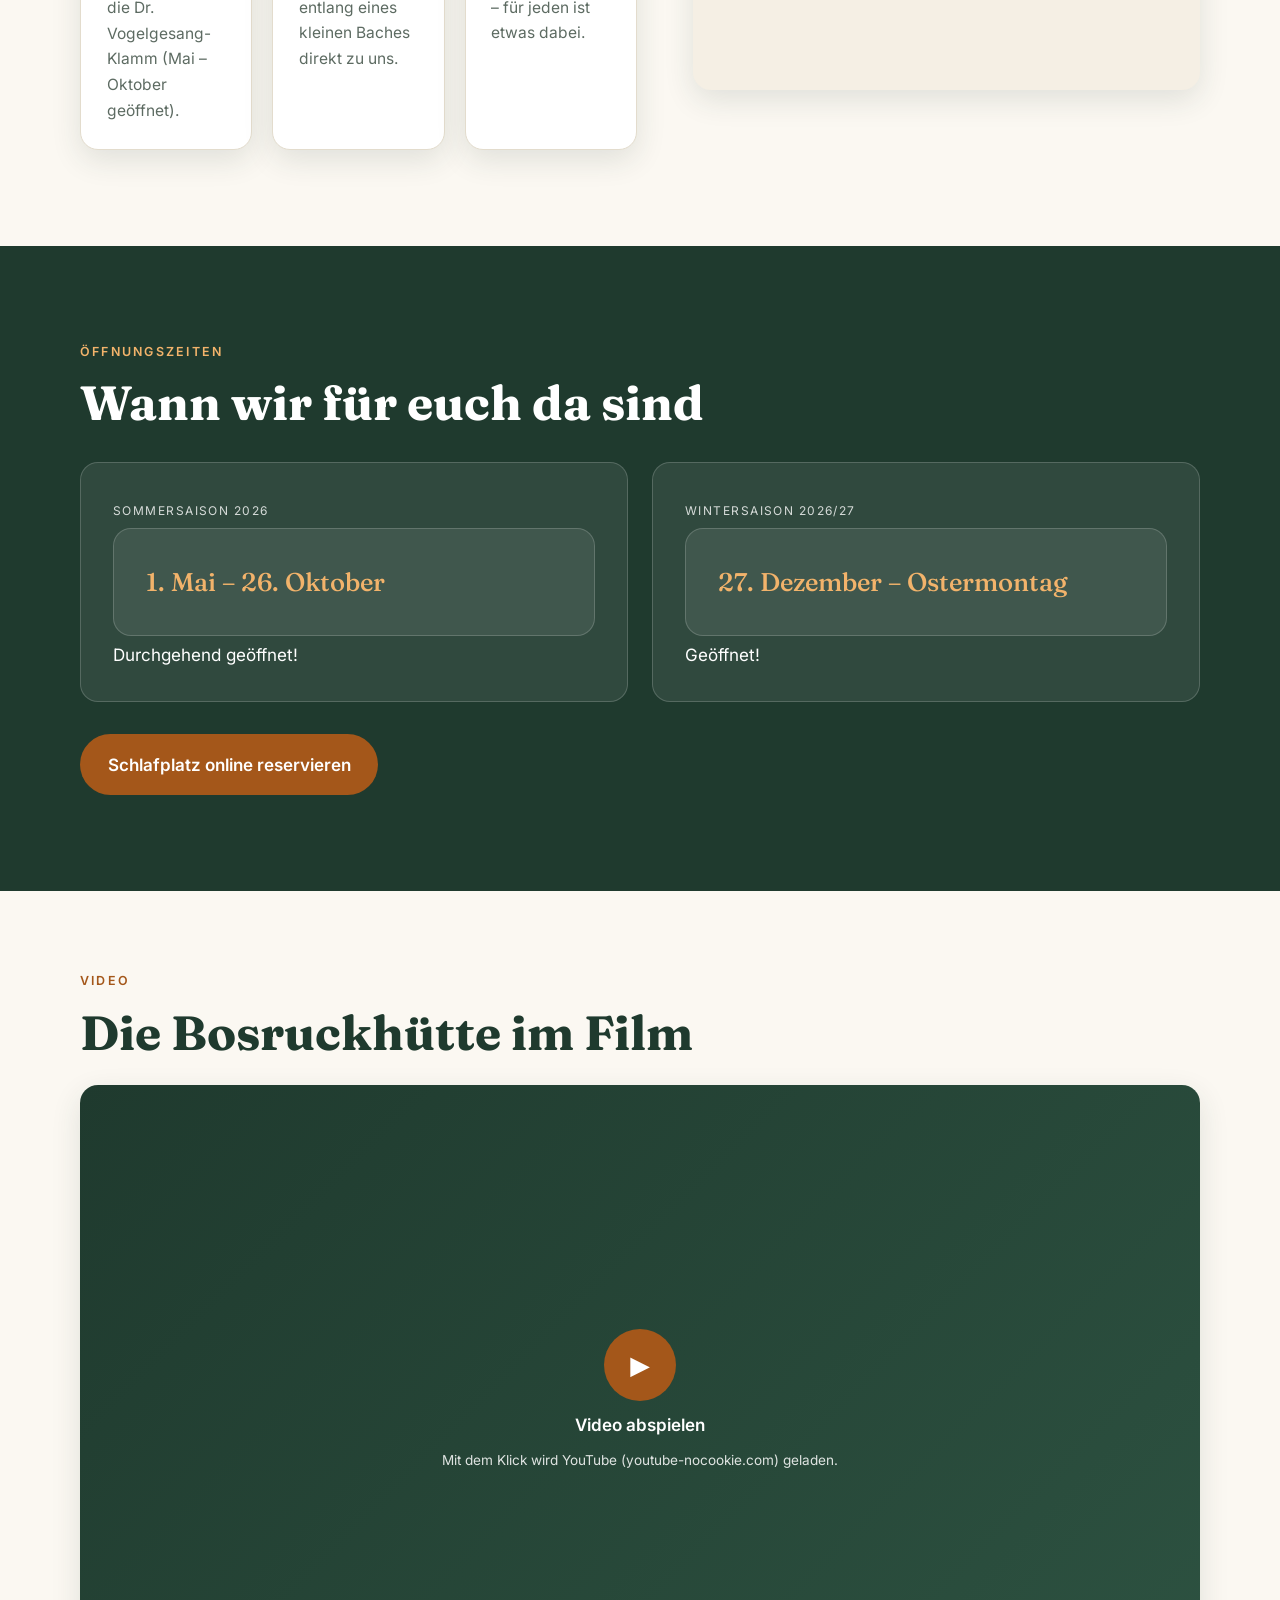
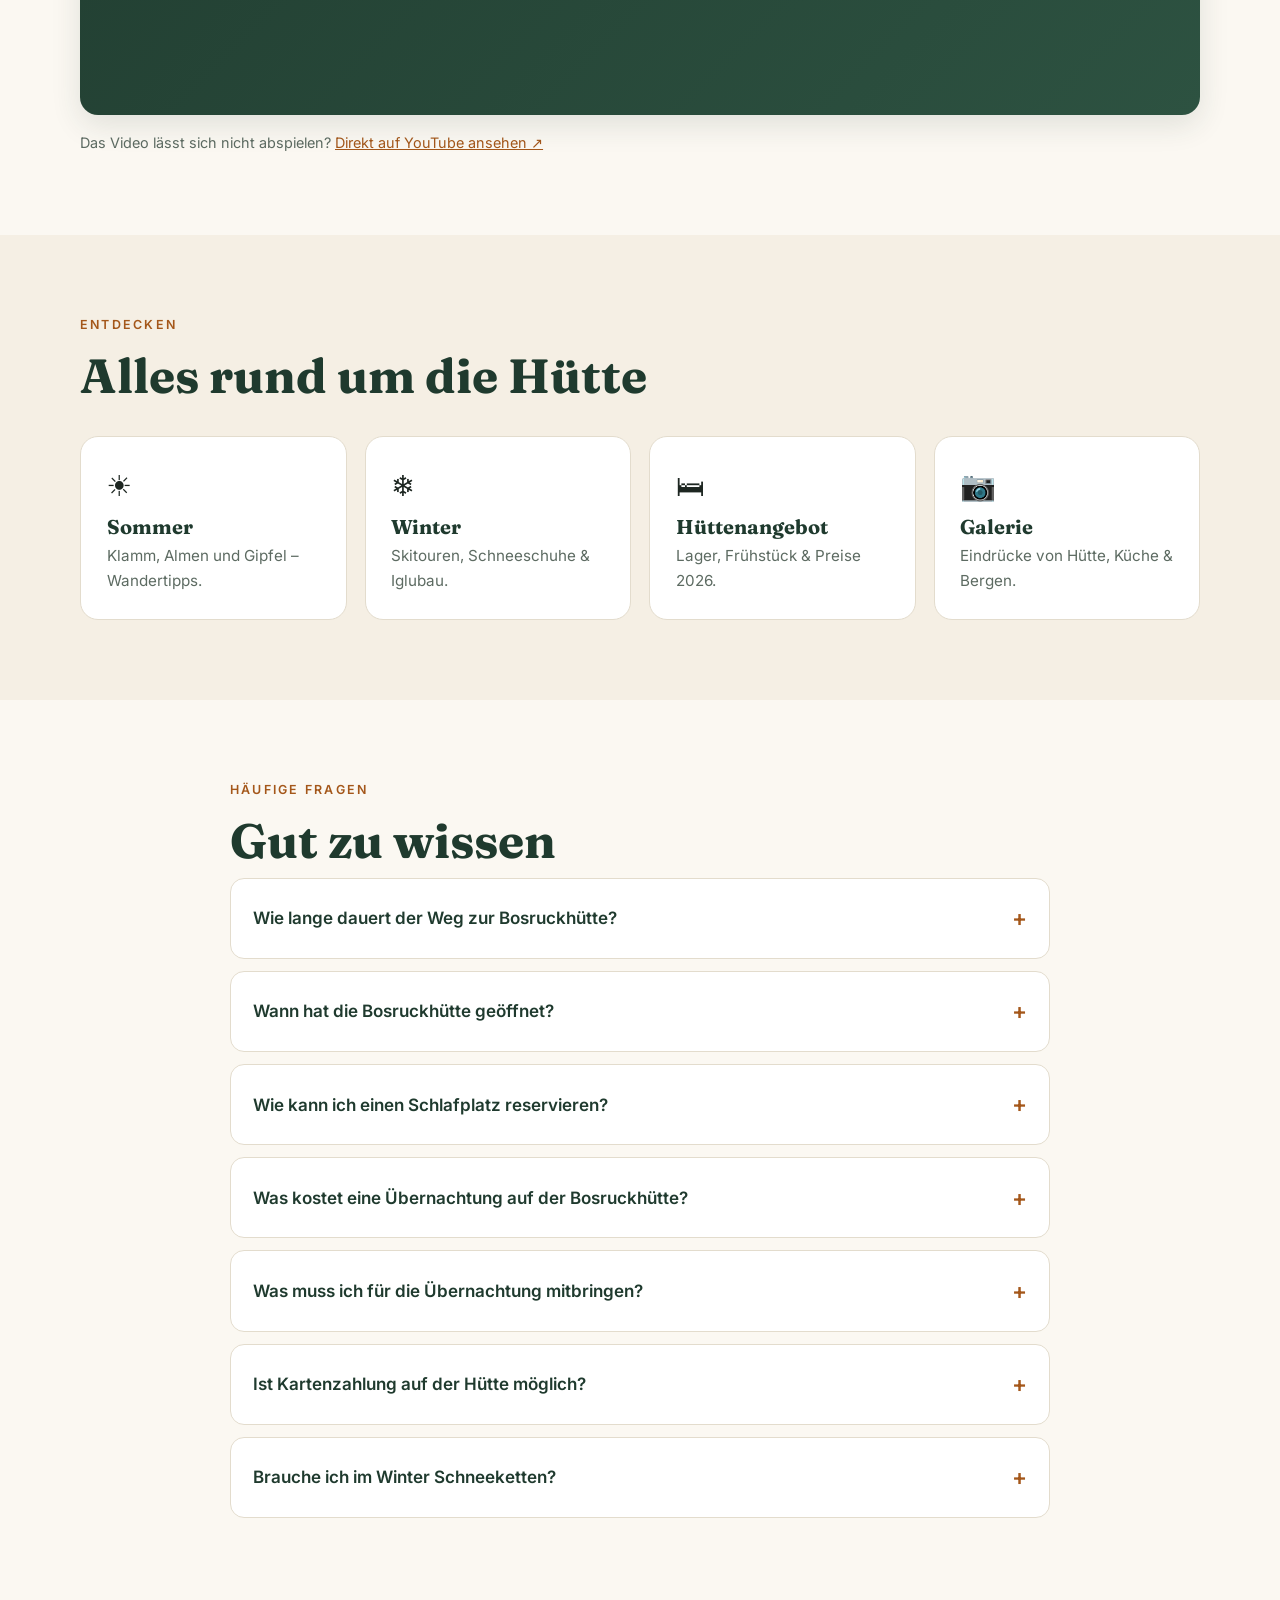
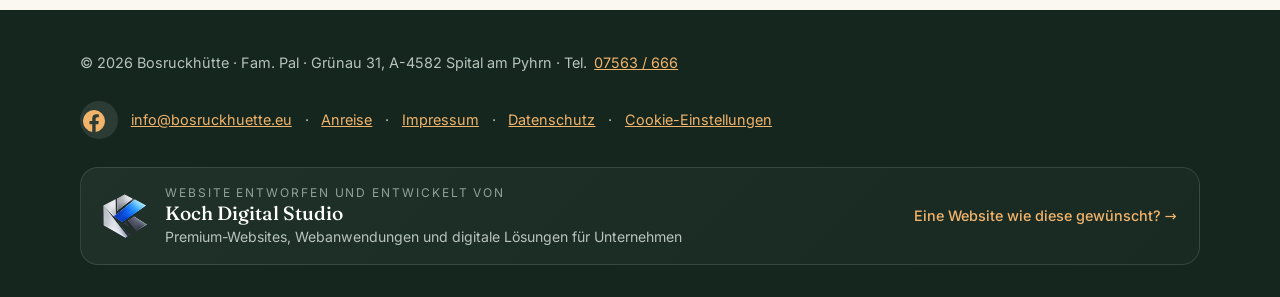
==== commit b66fefb9: "Add files via upload" ====
--- a/index.html
+++ b/index.html
@@ -61,7 +61,7 @@
     <p style="margin-top:2rem"><a class="btn btn-primary" href="https://www.alpsonline.org/reservation/calendar?hut_id=596&lang=de&header=yes" target="_blank" rel="noopener">Schlafplatz online reservieren</a></p>
   </div>
 </section><section style="padding:80px 0"><div class="wrap"><div class="eyebrow">Video</div><h2>Die Bosruckhütte im Film</h2>
-<div class="video" data-yt="OGG0Cjrvf8g"><button type="button" aria-label="Video abspielen"><span class="play">▶</span><span>Video abspielen</span><small>Mit dem Klick wird YouTube (youtube-nocookie.com) geladen.</small></button></div></div></section><section style="padding:80px 0;background:var(--sand)"><div class="wrap"><div class="eyebrow">Entdecken</div><h2>Alles rund um die Hütte</h2>
+<div class="video" data-yt="OGG2Cjrvf8g"><button type="button" aria-label="Video abspielen"><span class="play">▶</span><span>Video abspielen</span><small>Mit dem Klick wird YouTube (youtube-nocookie.com) geladen.</small></button></div><p class="note">Das Video lässt sich nicht abspielen? <a href="https://www.youtube.com/watch?v=OGG2Cjrvf8g" target="_blank" rel="noopener" style="color:var(--accent)">Direkt auf YouTube ansehen ↗</a></p></div></section><section style="padding:80px 0;background:var(--sand)"><div class="wrap"><div class="eyebrow">Entdecken</div><h2>Alles rund um die Hütte</h2>
 <div class="teaser">
 <a href="sommer.html"><div class="ico">☀</div><b>Sommer</b><p>Klamm, Almen und Gipfel – Wandertipps.</p></a>
 <a href="winter.html"><div class="ico">❄</div><b>Winter</b><p>Skitouren, Schneeschuhe &amp; Iglubau.</p></a>
